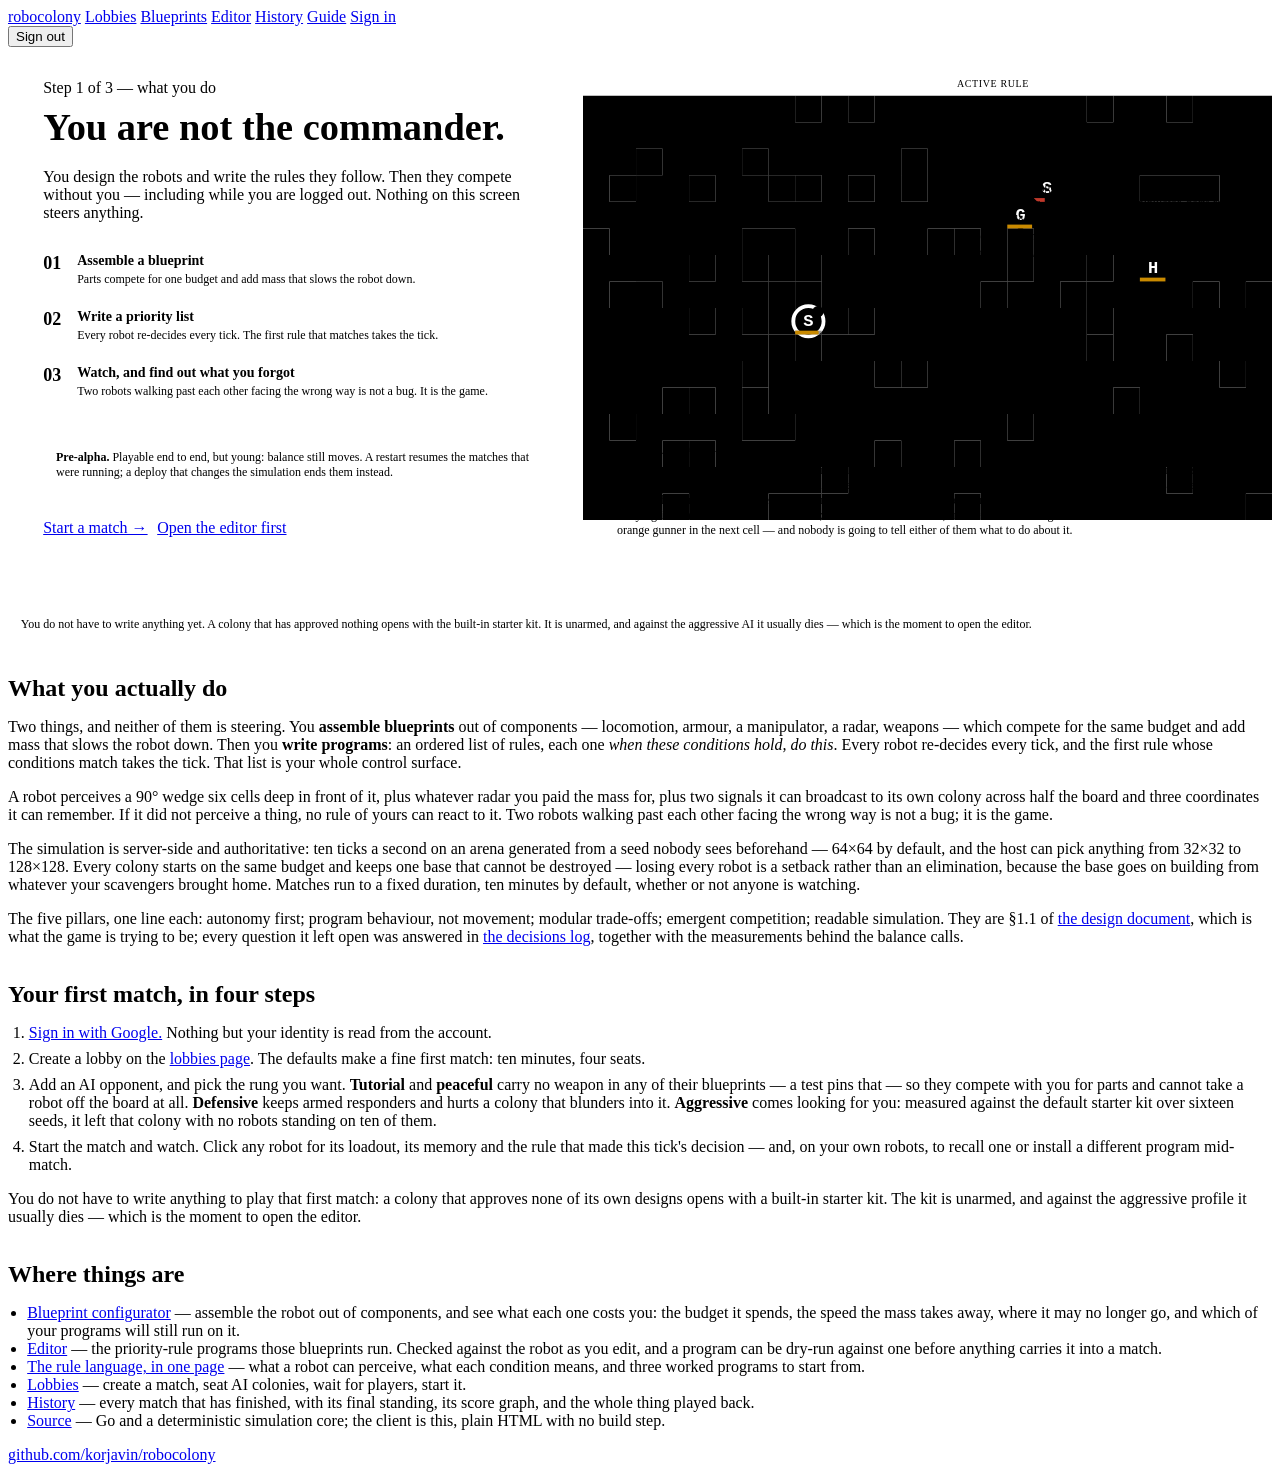
==== web/index.html @ e38f6b81 "Merge pull request #73 from korjavin/rc-rys-arena-presets Let the host pick the arena size: XS-S-M-L" ====
<!DOCTYPE html>
<html lang="en">
<head>
<meta charset="utf-8">
<meta name="viewport" content="width=device-width, initial-scale=1">
<title>robocolony</title>
<link rel="icon" href="data:,"><!-- there is no favicon; without this the console carries a 404 -->
<!-- The palette, the page frame, the nav and the shared components. The still
     frame below is drawn from the same --terrain-* and --colony-N properties
     the live renderer reads, so it is a still of that renderer rather than an
     artist's impression, and it re-themes with it. -->
<link rel="stylesheet" href="/css/app.css">
<style>
  /* Not a tutorial overlay. One screen that tells the truth: you do not steer
     anything, the starter kit is unarmed, it will probably die, and that is the
     lesson. Words on the left, one real frame of the arena on the right — the
     only colour on the page, which is the rule the whole design turns on. */
  :root { --page: 84rem; }
  .first {
    display: grid; grid-template-columns: minmax(0, 5fr) minmax(0, 6fr);
    gap: 0; align-items: stretch; margin: 0 0 2.5rem;
    border: 1px solid var(--line-1); box-shadow: var(--shadow-2);
    background: var(--bg-elev);
  }
  .first > .say {
    padding: 2rem 2.2rem; border-right: 1px solid var(--line-1);
    display: flex; flex-direction: column; gap: 1.2rem;
  }
  @media (max-width: 62rem) {
    .first { grid-template-columns: 1fr; }
    .first > .say { border-right: 0; border-bottom: 1px solid var(--line-1); }
  }
  h1 { font-size: 2.4rem; margin: .5rem 0 0; }
  h2 { margin: 2.2rem 0 .5rem; }
  .tag { margin: 0; color: var(--fg-1); }

  /* The three steps are a ledger, not bullets: one hard rule between each. */
  ol.steps { list-style: none; padding: 0; margin: 0; }
  ol.steps li {
    display: flex; gap: 1rem; padding: .7rem 0;
    border-top: 1px solid var(--line-2); margin: 0;
  }
  ol.steps li:first-child { border-top-color: var(--line-1); }
  ol.steps li:last-child { border-bottom: 1px solid var(--line-1); }
  ol.steps .n {
    font-size: 18px; font-weight: 700; font-variant-numeric: tabular-nums;
    color: var(--fg-2);
  }
  ol.steps b { display: block; font-size: 14px; }
  ol.steps span { font-size: 12px; color: var(--fg-2); }

  .alpha { border: 1px solid var(--line-2); padding: .5rem .8rem; font-size: 12px; color: var(--fg-1); }
  .cta { display: flex; gap: .6rem; flex-wrap: wrap; margin-top: auto; }

  /* The frame fills its half and the two cards float on it, because that is
     how the match view reads too: paper laid over the field. */
  figure.frame { margin: 0; position: relative; background: var(--terrain-open); min-height: 22rem; }
  .frame svg { display: block; width: 100%; height: 100%; }
  .frame svg text {
    font: 700 9px monospace; text-anchor: middle;
    dominant-baseline: central; fill: #fff; stroke: #0008; stroke-width: .8;
    paint-order: stroke;
  }
  /* The robot hulls are the silhouettes match.js draws (its SHAPES table), in
     the same unit space, so this still stays a still *of the renderer*. Copied
     rather than shared because there is no build step and this frame is frozen
     at one tick: if the shapes are ever retuned, this is the second place. */
  .frame svg .hull { stroke: #000; stroke-width: .17; }
  .over {
    position: absolute; left: 1.25rem; right: 1.25rem;
    background: var(--bg-elev); border: 1px solid var(--line-1);
    box-shadow: var(--shadow-1); padding: .7rem .9rem; font-size: 12px;
  }
  .over.tr { top: 1.25rem; left: auto; max-width: 18rem; }
  .over.b { bottom: 1.25rem; }
  .over h3 {
    font-size: 10px; margin: 0 0 .4rem; text-transform: uppercase;
    letter-spacing: .06em; color: var(--fg-2); font-weight: 500;
  }
  .over dl { margin: 0; display: grid; grid-template-columns: auto 1fr; gap: .1rem .6rem; }
  .over dt { color: var(--fg-2); }
  .over dd { margin: 0; }
  .over p { margin: 0; color: var(--fg-1); }
  .rule { border-left: 3px solid var(--fg-0); padding-left: .5rem; margin: 0 0 .6rem; }
  .rule .idx { font-weight: 700; }
  .rule .act { font-size: 11px; }
  @media (max-width: 48rem) {
    /* At phone width the cards would cover the frame they annotate, so they
       stop floating and stack under it. */
    figure.frame { min-height: 0; }
    .over { position: static; margin: 0; border-top: 0; }
    .over.tr { max-width: none; }
  }

  ul { padding-left: 1.2rem; }
  ol { padding-left: 1.3rem; }
  ol li { margin: .5rem 0; }
</style>
</head>
<body>
  <nav class="site" aria-label="Site">
    <a class="brand" href="/" aria-current="page">robocolony</a>
    <a href="/lobby">Lobbies</a>
    <a href="/blueprints">Blueprints</a>
    <a href="/editor">Editor</a>
    <a href="/history">History</a>
    <a href="/help">Guide</a>
    <span class="grow"></span>
    <a href="/login">Sign in</a>
    <form method="post" action="/auth/logout"><button type="submit">Sign out</button></form>
  </nav>

  <section class="first">
    <div class="say">
      <div>
        <div class="label">Step 1 of 3 &mdash; what you do</div>
        <h1>You are not the commander.</h1>
      </div>
      <p class="tag">You design the robots and write the rules they follow. Then
      they compete without you &mdash; including while you are logged out.
      Nothing on this screen steers anything.</p>

      <ol class="steps">
        <li><span class="n">01</span><div>
          <b>Assemble a blueprint</b>
          <span>Parts compete for one budget and add mass that slows the robot down.</span>
        </div></li>
        <li><span class="n">02</span><div>
          <b>Write a priority list</b>
          <span>Every robot re-decides every tick. The first rule that matches takes the tick.</span>
        </div></li>
        <li><span class="n">03</span><div>
          <b>Watch, and find out what you forgot</b>
          <span>Two robots walking past each other facing the wrong way is not a bug. It is the game.</span>
        </div></li>
      </ol>

      <p class="alpha"><strong>Pre-alpha.</strong> Playable end to end, but young:
      balance still moves. A restart resumes the matches that were running; a
      deploy that changes the simulation ends them instead.</p>

      <div class="cta">
        <a class="btn primary" href="/lobby">Start a match &rarr;</a>
        <a class="btn" href="/editor">Open the editor first</a>
      </div>
    </div>

    <figure class="frame">
      <!-- A real frame, not a mock-up: the crop below is the state of match
           seed 55 at tick 400, drawn by the rules match.js draws by (design
           §7.1 wedge, colony colours, blueprint-initial glyphs). -->
      <!-- meet, not slice: the caption below names things in this crop, and a
           fill-the-box slice cuts half of them off at any aspect ratio but the
           frame's own. It letterboxes against the terrain colour instead. -->
      <svg viewBox="0 0 364 224" role="img" preserveAspectRatio="xMidYMid meet"
           aria-label="A crop of the arena: a scavenger with its vision wedge lit
                       up, a second scavenger cornered by an enemy gunner beside
                       the home base and its guard, and a loose radar component
                       lying on open ground.">
        <path fill="var(--terrain-open)" d="M0 0h112v14h-112zM126 0h14v14h-14zM154 0h112v14h-112zM280 0h28v14h-28zM322 0h42v14h-42zM0 14h364v14h-364zM0 28h28v14h-28zM42 28h42v14h-42zM98 28h70v14h-70zM182 28h182v14h-182zM0 42h14v14h-14zM28 42h28v14h-28zM70 42h28v14h-28zM126 42h14v14h-14zM154 42h14v14h-14zM182 42h112v14h-112zM336 42h28v14h-28zM0 56h364v14h-364zM14 70h70v14h-70zM112 70h28v14h-28zM154 70h28v14h-28zM210 70h14v14h-14zM238 70h126v14h-126zM0 84h56v14h-56zM70 84h14v14h-14zM98 84h14v14h-14zM126 84h98v14h-98zM238 84h28v14h-28zM280 84h84v14h-84zM0 98h14v14h-14zM42 98h56v14h-56zM126 98h84v14h-84zM224 98h28v14h-28zM266 98h56v14h-56zM336 98h14v14h-14zM0 112h56v14h-56zM70 112h14v14h-14zM98 112h14v14h-14zM154 112h112v14h-112zM280 112h84v14h-84zM0 126h98v14h-98zM126 126h140v14h-140zM280 126h28v14h-28zM322 126h42v14h-42zM0 140h84v14h-84zM98 140h56v14h-56zM182 140h154v14h-154zM350 140h14v14h-14zM0 154h42v14h-42zM70 154h14v14h-14zM98 154h182v14h-182zM294 154h70v14h-70zM0 168h14v14h-14zM28 168h56v14h-56zM112 168h112v14h-112zM238 168h126v14h-126zM0 182h42v14h-42zM70 182h84v14h-84zM168 182h28v14h-28zM210 182h154v14h-154zM0 196h126v14h-126zM140 196h168v14h-168zM322 196h42v14h-42zM0 210h42v14h-42zM56 210h42v14h-42zM126 210h70v14h-70zM210 210h140v14h-140z"/>
        <path fill="var(--terrain-barrier)" d="M28 28h14v14h-14zM84 28h14v14h-14zM168 28h14v14h-14zM14 42h14v14h-14zM112 42h14v14h-14zM168 42h14v14h-14zM294 42h42v14h-42zM0 70h14v14h-14zM84 70h28v14h-28zM196 70h14v14h-14zM266 84h14v14h-14zM14 98h28v14h-28zM98 98h14v14h-14zM210 98h14v14h-14zM322 98h14v14h-14zM350 98h14v14h-14zM56 112h14v14h-14zM84 112h14v14h-14zM126 112h14v14h-14zM266 126h14v14h-14zM154 140h14v14h-14zM84 168h28v14h-28zM224 168h14v14h-14zM56 182h14v14h-14zM196 182h14v14h-14zM126 196h14v14h-14zM42 210h14v14h-14zM98 210h28v14h-28zM196 210h14v14h-14z"/>
        <path fill="var(--terrain-rubble)" d="M112 0h14v14h-14zM308 0h14v14h-14zM56 42h14v14h-14zM98 42h14v14h-14zM140 70h14v14h-14zM182 70h14v14h-14zM112 98h14v14h-14zM140 112h14v14h-14zM112 126h14v14h-14zM168 140h14v14h-14zM42 154h14v14h-14zM84 154h14v14h-14zM280 154h14v14h-14zM14 168h14v14h-14zM42 182h14v14h-14z"/>
        <path fill="var(--terrain-sand)" d="M140 0h14v14h-14zM266 0h14v14h-14zM140 42h14v14h-14zM224 70h14v14h-14zM56 84h14v14h-14zM84 84h14v14h-14zM112 84h14v14h-14zM224 84h14v14h-14zM252 98h14v14h-14zM112 112h14v14h-14zM266 112h14v14h-14zM98 126h14v14h-14zM308 126h14v14h-14zM84 140h14v14h-14zM336 140h14v14h-14zM56 154h14v14h-14zM154 182h14v14h-14zM308 196h14v14h-14zM350 210h14v14h-14z"/>
        <path fill="var(--colony-0)" opacity=".18" d="M28 28h14v14h-14zM42 28h14v14h-14zM56 28h14v14h-14zM70 28h14v14h-14zM84 28h14v14h-14zM98 28h14v14h-14zM112 28h14v14h-14zM28 42h14v14h-14zM42 42h14v14h-14zM56 42h14v14h-14zM70 42h14v14h-14zM84 42h14v14h-14zM98 42h14v14h-14zM112 42h14v14h-14zM28 56h14v14h-14zM42 56h14v14h-14zM56 56h14v14h-14zM70 56h14v14h-14zM84 56h14v14h-14zM98 56h14v14h-14zM112 56h14v14h-14zM28 70h14v14h-14zM42 70h14v14h-14zM56 70h14v14h-14zM70 70h14v14h-14zM84 70h14v14h-14zM98 70h14v14h-14zM112 70h14v14h-14zM28 84h14v14h-14zM42 84h14v14h-14zM56 84h14v14h-14zM70 84h14v14h-14zM84 84h14v14h-14zM98 84h14v14h-14zM112 84h14v14h-14zM28 98h14v14h-14zM42 98h14v14h-14zM56 98h14v14h-14zM70 98h14v14h-14zM84 98h14v14h-14zM98 98h14v14h-14zM112 98h14v14h-14zM28 112h14v14h-14zM42 112h14v14h-14zM56 112h14v14h-14zM70 112h14v14h-14zM84 112h14v14h-14zM98 112h14v14h-14z"/>
        <rect x="292" y="82" width="18" height="18" fill="var(--colony-0)" stroke="#000"/><text x="301" y="91">B</text>
        <path d="M49 45L53 49L49 53L45 49z" fill="var(--kind-radar)"/>
        <g class="bot" transform="translate(119 119) rotate(315) scale(6)"><path class="hull" d="M0-1.25L.9-.5L.9.9L-.9.9L-.9-.5Z" fill="var(--colony-0)"/></g><text x="119" y="119">S</text><circle cx="119" cy="119" r="8" fill="none" stroke="#fff" stroke-width="2"/><circle cx="124" cy="114" r="3" fill="var(--kind-weapon)"/><rect x="112" y="124" width="14" height="2" fill="#0006"/><rect x="112" y="124" width="12.4" height="2" fill="#c98a00"/>
        <g class="bot" transform="translate(245 49) rotate(45) scale(6)"><path class="hull" d="M0-1.25L.9-.5L.9.9L-.9.9L-.9-.5Z" fill="var(--colony-0)"/></g><text x="245" y="49">S</text><circle cx="250" cy="44" r="3" fill="var(--kind-manipulator)"/><rect x="238" y="54" width="14" height="2" fill="#0006"/><rect x="238" y="54" width="5.8" height="2" fill="#c0392b"/>
        <g class="bot" transform="translate(231 63) rotate(45) scale(6)"><path class="hull" d="M-.22-.9L.22-.9L.22-1.8L-.22-1.8Z" fill="var(--kind-weapon)"/><path class="hull" d="M0-1.25L.9-.5L.9.9L-.9.9L-.9-.5Z" fill="var(--colony-1)"/></g><text x="231" y="63">G</text><rect x="224" y="68" width="14" height="2" fill="#0006"/><rect x="224" y="68" width="13.1" height="2" fill="#c98a00"/>
        <g class="bot" transform="translate(301 91) rotate(180) scale(6)"><path class="hull" d="M-.22-.9L.22-.9L.22-1.8L-.22-1.8Z" fill="var(--kind-weapon)"/><path class="hull" d="M0-1.25L.9-.5L.9.9L-.9.9L-.9-.5Z" fill="var(--colony-0)"/></g><text x="301" y="91">H</text><rect x="294" y="96" width="14" height="2" fill="#0006"/><rect x="294" y="96" width="13.5" height="2" fill="#c98a00"/>
      </svg>

      <!-- The inspector, as the match page renders it for the robot you have
           selected: the rule that took the tick, then what the robot is. It
           floats on the frame here for the same reason it does there. -->
      <div class="over tr">
        <h3>Active rule</h3>
        <div class="rule">
          <div class="idx">rule 3</div>
          <div class="act">pick_up_component</div>
          <div>Pick up component</div>
          <div class="meta">decided on tick 398, 2 ticks ago</div>
        </div>
        <h3>Loadout</h3>
        <dl>
          <dt>Blueprint</dt><dd>scavenger</dd>
          <dt>Parts</dt><dd>tracks, medium armor, manipulator, parts radar</dd>
          <dt>Program</dt><dd>default scavenger</dd>
          <dt>Cargo</dt><dd>laser</dd>
          <dt>Health</dt><dd>106 / 120</dd>
        </dl>
      </div>

      <figcaption class="over b">
        <h3>One real frame &mdash; seed 55, tick 400</h3>
        <p>The hulls are robots, drawn as what they are built from: the shape is
        the chassis they run on, a barrel past the nose means a weapon, the nose
        is the way they face, and the letter is their blueprint's initial. The
        tinted wedge is everything the selected robot can see, diamonds are
        components lying on the ground, and <strong>B</strong> is a base. Blue
        has just picked up a laser it cannot fire and is carrying it home for the
        base to build with; four cells from that base, another of its scavengers
        is down to 50 health with an orange gunner in the next cell &mdash; and
        nobody is going to tell either of them what to do about it.</p>
      </figcaption>
    </figure>
  </section>

  <p class="alpha" style="margin-bottom:2rem">You do not have to write anything
  yet. A colony that has approved nothing opens with the built-in starter kit. It
  is unarmed, and against the aggressive AI it usually dies &mdash; which is the
  moment to open the editor.</p>

  <h2>What you actually do</h2>

  <p>Two things, and neither of them is steering. You <strong>assemble
  blueprints</strong> out of components &mdash; locomotion, armour, a
  manipulator, a radar, weapons &mdash; which compete for the same budget and
  add mass that slows the robot down. Then you <strong>write programs</strong>:
  an ordered list of rules, each one <em>when these conditions hold, do
  this</em>. Every robot re-decides every tick, and the first rule whose
  conditions match takes the tick. That list is your whole control surface.</p>

  <p>A robot perceives a 90&deg; wedge six cells deep in front of it, plus
  whatever radar you paid the mass for, plus two signals it can broadcast to its
  own colony across half the board and three coordinates it can remember. If it
  did not perceive a thing, no rule of yours can react to it. Two robots walking
  past each other facing the wrong way is not a bug; it is the game.</p>

  <p>The simulation is server-side and authoritative: ten ticks a second on an
  arena generated from a seed nobody sees beforehand &mdash; 64&times;64 by
  default, and the host can pick anything from 32&times;32 to 128&times;128.
  Every colony
  starts on the same budget and keeps one base that cannot be destroyed &mdash;
  losing every robot is a setback rather than an elimination, because the base
  goes on building from whatever your scavengers brought home. Matches run to a
  fixed duration, ten minutes by default, whether or not anyone is watching.</p>

  <p>The five pillars, one line each: autonomy first; program behaviour, not
  movement; modular trade-offs; emergent competition; readable simulation. They
  are &sect;1.1 of <a
  href="https://github.com/korjavin/robocolony/blob/master/docs/design_v0.1.md">the
  design document</a>, which is what the game is trying to be; every question it
  left open was answered in <a
  href="https://github.com/korjavin/robocolony/blob/master/docs/decisions.md">the
  decisions log</a>, together with the measurements behind the balance calls.</p>

  <h2>Your first match, in four steps</h2>

  <ol>
    <li><a href="/login">Sign in with Google.</a> Nothing but your identity is
    read from the account.</li>

    <li>Create a lobby on the <a href="/lobby">lobbies page</a>. The defaults
    make a fine first match: ten minutes, four seats.</li>

    <li>Add an AI opponent, and pick the rung you want. <strong>Tutorial</strong>
    and <strong>peaceful</strong> carry no weapon in any of their blueprints
    &mdash; a test pins that &mdash; so they compete with you for parts and
    cannot take a robot off the board at all. <strong>Defensive</strong> keeps
    armed responders and hurts a colony that blunders into it.
    <strong>Aggressive</strong> comes looking for you: measured against the
    default starter kit over sixteen seeds, it left that colony with no robots
    standing on ten of them.</li>

    <li>Start the match and watch. Click any robot for its loadout, its memory
    and the rule that made this tick's decision &mdash; and, on your own robots,
    to recall one or install a different program mid-match.</li>
  </ol>

  <p>You do not have to write anything to play that first match: a colony that
  approves none of its own designs opens with a built-in starter kit. The kit is
  unarmed, and against the aggressive profile it usually dies &mdash; which is
  the moment to open the editor.</p>

  <h2>Where things are</h2>

  <ul>
    <li><a href="/blueprints">Blueprint configurator</a> &mdash; assemble the
    robot out of components, and see what each one costs you: the budget it
    spends, the speed the mass takes away, where it may no longer go, and which
    of your programs will still run on it.</li>
    <li><a href="/editor">Editor</a> &mdash; the priority-rule programs those
    blueprints run. Checked against the robot as you edit, and a program can be
    dry-run against one before anything carries it into a match.</li>
    <li><a href="/help">The rule language, in one page</a> &mdash; what a robot
    can perceive, what each condition means, and three worked programs to start
    from.</li>
    <li><a href="/lobby">Lobbies</a> &mdash; create a match, seat AI colonies,
    wait for players, start it.</li>
    <li><a href="/history">History</a> &mdash; every match that has finished,
    with its final standing, its score graph, and the whole thing played back.</li>
    <li><a href="https://github.com/korjavin/robocolony">Source</a> &mdash; Go
    and a deterministic simulation core; the client is this, plain HTML with no
    build step.</li>
  </ul>

  <footer>
    <a href="https://github.com/korjavin/robocolony">github.com/korjavin/robocolony</a>
  </footer>
</body>
</html>
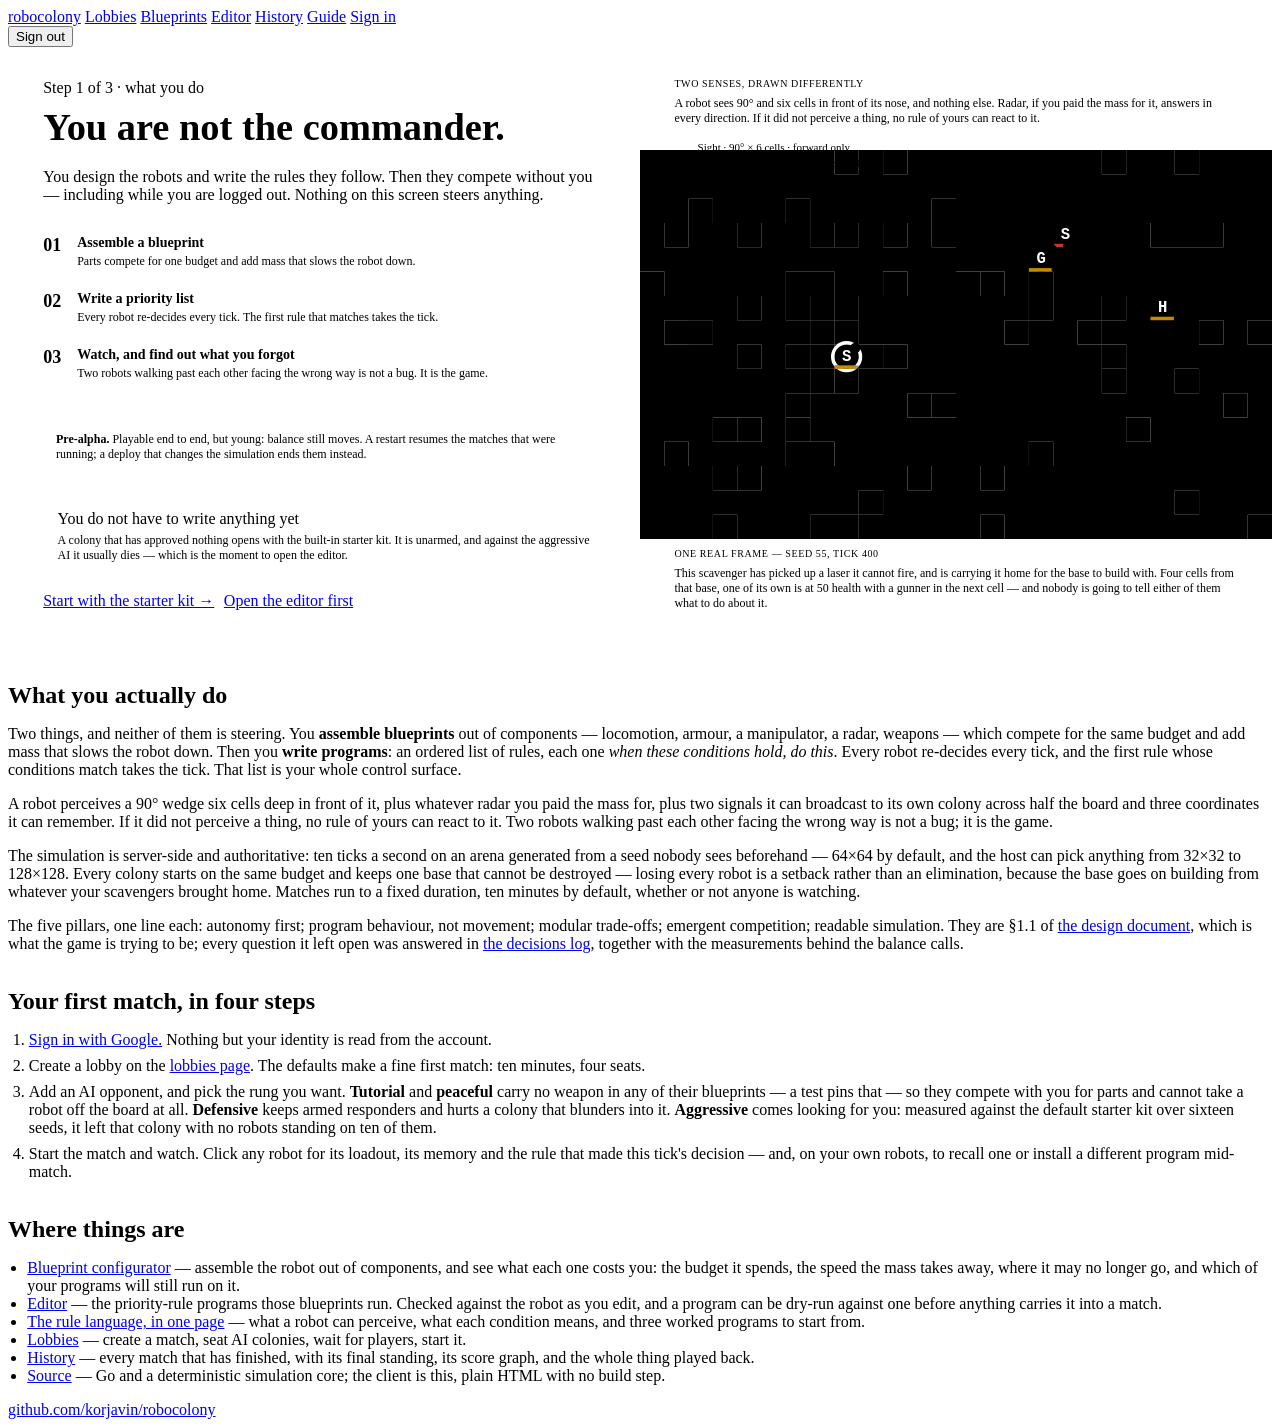
==== commit b5bc3747: "Landing: restructure the first-match hero to design screen 1i The hero drifted from the screen it wa" ====
--- a/web/index.html
+++ b/web/index.html
@@ -17,10 +17,10 @@
      only colour on the page, which is the rule the whole design turns on. */
   :root { --page: 84rem; }
   .first {
-    display: grid; grid-template-columns: minmax(0, 5fr) minmax(0, 6fr);
+    display: grid; grid-template-columns: minmax(0, 1fr) minmax(0, 1fr);
     gap: 0; align-items: stretch; margin: 0 0 2.5rem;
     border: 1px solid var(--line-1); box-shadow: var(--shadow-2);
-    background: var(--bg-elev);
+    background: var(--bg-0);
   }
   .first > .say {
     padding: 2rem 2.2rem; border-right: 1px solid var(--line-1);
@@ -50,7 +50,15 @@
   ol.steps span { font-size: 12px; color: var(--fg-2); }
 
   .alpha { border: 1px solid var(--line-2); padding: .5rem .8rem; font-size: 12px; color: var(--fg-1); }
-  .cta { display: flex; gap: .6rem; flex-wrap: wrap; margin-top: auto; }
+  /* The one thing a first-time reader needs before the buttons: they do not
+     have to write anything to press either of them. It sits directly above the
+     CTAs, and it is the only place on the page that says it. */
+  .truth {
+    margin-top: auto; border: 1px solid var(--line-1); background: var(--bg-1);
+    padding: .6rem .9rem;
+  }
+  .truth p { margin: .3rem 0 0; font-size: 12px; color: var(--fg-1); }
+  .cta { display: flex; gap: .6rem; flex-wrap: wrap; }
 
   /* The frame fills its half and the two cards float on it, because that is
      how the match view reads too: paper laid over the field. */
@@ -71,25 +79,32 @@
     background: var(--bg-elev); border: 1px solid var(--line-1);
     box-shadow: var(--shadow-1); padding: .7rem .9rem; font-size: 12px;
   }
-  .over.tr { top: 1.25rem; left: auto; max-width: 18rem; }
+  .over.t { top: 1.25rem; }
   .over.b { bottom: 1.25rem; }
   .over h3 {
     font-size: 10px; margin: 0 0 .4rem; text-transform: uppercase;
     letter-spacing: .06em; color: var(--fg-2); font-weight: 500;
   }
-  .over dl { margin: 0; display: grid; grid-template-columns: auto 1fr; gap: .1rem .6rem; }
-  .over dt { color: var(--fg-2); }
-  .over dd { margin: 0; }
   .over p { margin: 0; color: var(--fg-1); }
-  .rule { border-left: 3px solid var(--fg-0); padding-left: .5rem; margin: 0 0 .6rem; }
-  .rule .idx { font-weight: 700; }
-  .rule .act { font-size: 11px; }
+
+  /* The swatches are the two marks the renderer actually makes (match.js
+     drawVision / drawRadar): the wedge is a colony-tinted fill, radar the same
+     colour as a dashed outline. Same custom properties, so they re-theme with
+     the frame above them. */
+  .legend {
+    list-style: none; margin: .5rem 0 0; padding: .45rem 0 0;
+    border-top: 1px dashed var(--line-2);
+    display: flex; flex-direction: column; gap: .25rem; font-size: 11px;
+  }
+  .legend li { display: flex; align-items: center; gap: .45rem; }
+  .legend .sw { width: 16px; height: 9px; flex: none; }
+  .legend .sight { background: var(--colony-0); opacity: .35; border: 1px dashed var(--colony-0); }
+  .legend .radar { border: 1px dashed var(--colony-0); }
   @media (max-width: 48rem) {
     /* At phone width the cards would cover the frame they annotate, so they
        stop floating and stack under it. */
     figure.frame { min-height: 0; }
     .over { position: static; margin: 0; border-top: 0; }
-    .over.tr { max-width: none; }
   }
 
   ul { padding-left: 1.2rem; }
@@ -113,7 +128,7 @@
   <section class="first">
     <div class="say">
       <div>
-        <div class="label">Step 1 of 3 &mdash; what you do</div>
+        <div class="label">Step 1 of 3 &middot; what you do</div>
         <h1>You are not the commander.</h1>
       </div>
       <p class="tag">You design the robots and write the rules they follow. Then
@@ -139,8 +154,15 @@
       balance still moves. A restart resumes the matches that were running; a
       deploy that changes the simulation ends them instead.</p>
 
+      <div class="truth">
+        <div class="label">You do not have to write anything yet</div>
+        <p>A colony that has approved nothing opens with the built-in starter
+        kit. It is unarmed, and against the aggressive AI it usually dies
+        &mdash; which is the moment to open the editor.</p>
+      </div>
+
       <div class="cta">
-        <a class="btn primary" href="/lobby">Start a match &rarr;</a>
+        <a class="btn primary" href="/lobby">Start with the starter kit &rarr;</a>
         <a class="btn" href="/editor">Open the editor first</a>
       </div>
     </div>
@@ -170,46 +192,30 @@
         <g class="bot" transform="translate(301 91) rotate(180) scale(6)"><path class="hull" d="M-.22-.9L.22-.9L.22-1.8L-.22-1.8Z" fill="var(--kind-weapon)"/><path class="hull" d="M0-1.25L.9-.5L.9.9L-.9.9L-.9-.5Z" fill="var(--colony-0)"/></g><text x="301" y="91">H</text><rect x="294" y="96" width="14" height="2" fill="#0006"/><rect x="294" y="96" width="13.5" height="2" fill="#c98a00"/>
       </svg>
 
-      <!-- The inspector, as the match page renders it for the robot you have
-           selected: the rule that took the tick, then what the robot is. It
-           floats on the frame here for the same reason it does there. -->
-      <div class="over tr">
-        <h3>Active rule</h3>
-        <div class="rule">
-          <div class="idx">rule 3</div>
-          <div class="act">pick_up_component</div>
-          <div>Pick up component</div>
-          <div class="meta">decided on tick 398, 2 ticks ago</div>
-        </div>
-        <h3>Loadout</h3>
-        <dl>
-          <dt>Blueprint</dt><dd>scavenger</dd>
-          <dt>Parts</dt><dd>tracks, medium armor, manipulator, parts radar</dd>
-          <dt>Program</dt><dd>default scavenger</dd>
-          <dt>Cargo</dt><dd>laser</dd>
-          <dt>Health</dt><dd>106 / 120</dd>
-        </dl>
+      <!-- The one rule the whole game turns on, annotating the frame that shows
+           it: a robot acts on what it perceived, and nothing else. The two marks
+           in the picture get named here, in the colours the renderer draws them
+           in. -->
+      <div class="over t">
+        <h3>Two senses, drawn differently</h3>
+        <p>A robot sees 90&deg; and six cells in front of its nose, and nothing
+        else. Radar, if you paid the mass for it, answers in every direction. If
+        it did not perceive a thing, no rule of yours can react to it.</p>
+        <ul class="legend">
+          <li><span class="sw sight"></span>Sight &middot; 90&deg; &times; 6 cells &middot; forward only</li>
+          <li><span class="sw radar"></span>Radar &middot; 16&ndash;28 cells &middot; omnidirectional</li>
+        </ul>
       </div>
 
       <figcaption class="over b">
         <h3>One real frame &mdash; seed 55, tick 400</h3>
-        <p>The hulls are robots, drawn as what they are built from: the shape is
-        the chassis they run on, a barrel past the nose means a weapon, the nose
-        is the way they face, and the letter is their blueprint's initial. The
-        tinted wedge is everything the selected robot can see, diamonds are
-        components lying on the ground, and <strong>B</strong> is a base. Blue
-        has just picked up a laser it cannot fire and is carrying it home for the
-        base to build with; four cells from that base, another of its scavengers
-        is down to 50 health with an orange gunner in the next cell &mdash; and
-        nobody is going to tell either of them what to do about it.</p>
+        <p>This scavenger has picked up a laser it cannot fire, and is carrying
+        it home for the base to build with. Four cells from that base, one of its
+        own is at 50 health with a gunner in the next cell &mdash; and nobody is
+        going to tell either of them what to do about it.</p>
       </figcaption>
     </figure>
   </section>
-
-  <p class="alpha" style="margin-bottom:2rem">You do not have to write anything
-  yet. A colony that has approved nothing opens with the built-in starter kit. It
-  is unarmed, and against the aggressive AI it usually dies &mdash; which is the
-  moment to open the editor.</p>
 
   <h2>What you actually do</h2>
 
@@ -267,11 +273,6 @@
     and the rule that made this tick's decision &mdash; and, on your own robots,
     to recall one or install a different program mid-match.</li>
   </ol>
-
-  <p>You do not have to write anything to play that first match: a colony that
-  approves none of its own designs opens with a built-in starter kit. The kit is
-  unarmed, and against the aggressive profile it usually dies &mdash; which is
-  the moment to open the editor.</p>
 
   <h2>Where things are</h2>
 
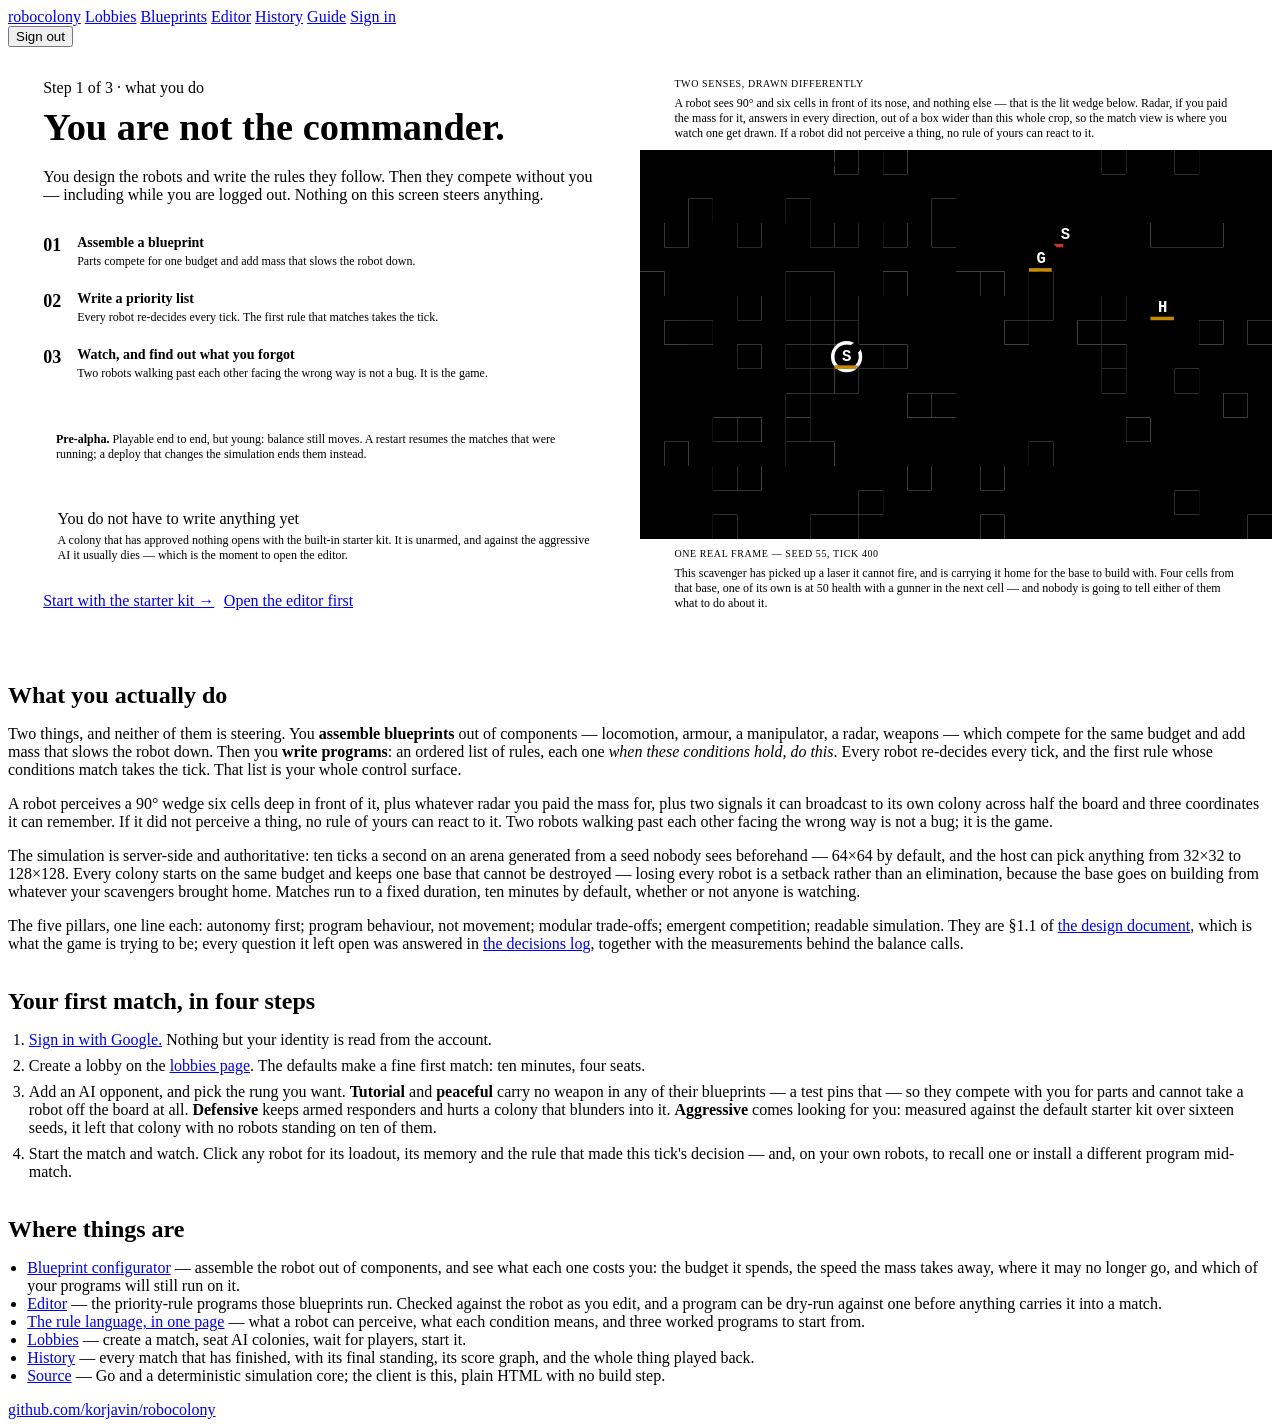
==== commit 7d6966b4: "Say where the radar box is drawn, since this crop is too small to hold one codex review, P3: the leg" ====
--- a/web/index.html
+++ b/web/index.html
@@ -199,8 +199,10 @@
       <div class="over t">
         <h3>Two senses, drawn differently</h3>
         <p>A robot sees 90&deg; and six cells in front of its nose, and nothing
-        else. Radar, if you paid the mass for it, answers in every direction. If
-        it did not perceive a thing, no rule of yours can react to it.</p>
+        else &mdash; that is the lit wedge below. Radar, if you paid the mass for
+        it, answers in every direction, out of a box wider than this whole crop,
+        so the match view is where you watch one get drawn. If a robot did not
+        perceive a thing, no rule of yours can react to it.</p>
         <ul class="legend">
           <li><span class="sw sight"></span>Sight &middot; 90&deg; &times; 6 cells &middot; forward only</li>
           <li><span class="sw radar"></span>Radar &middot; 16&ndash;28 cells &middot; omnidirectional</li>
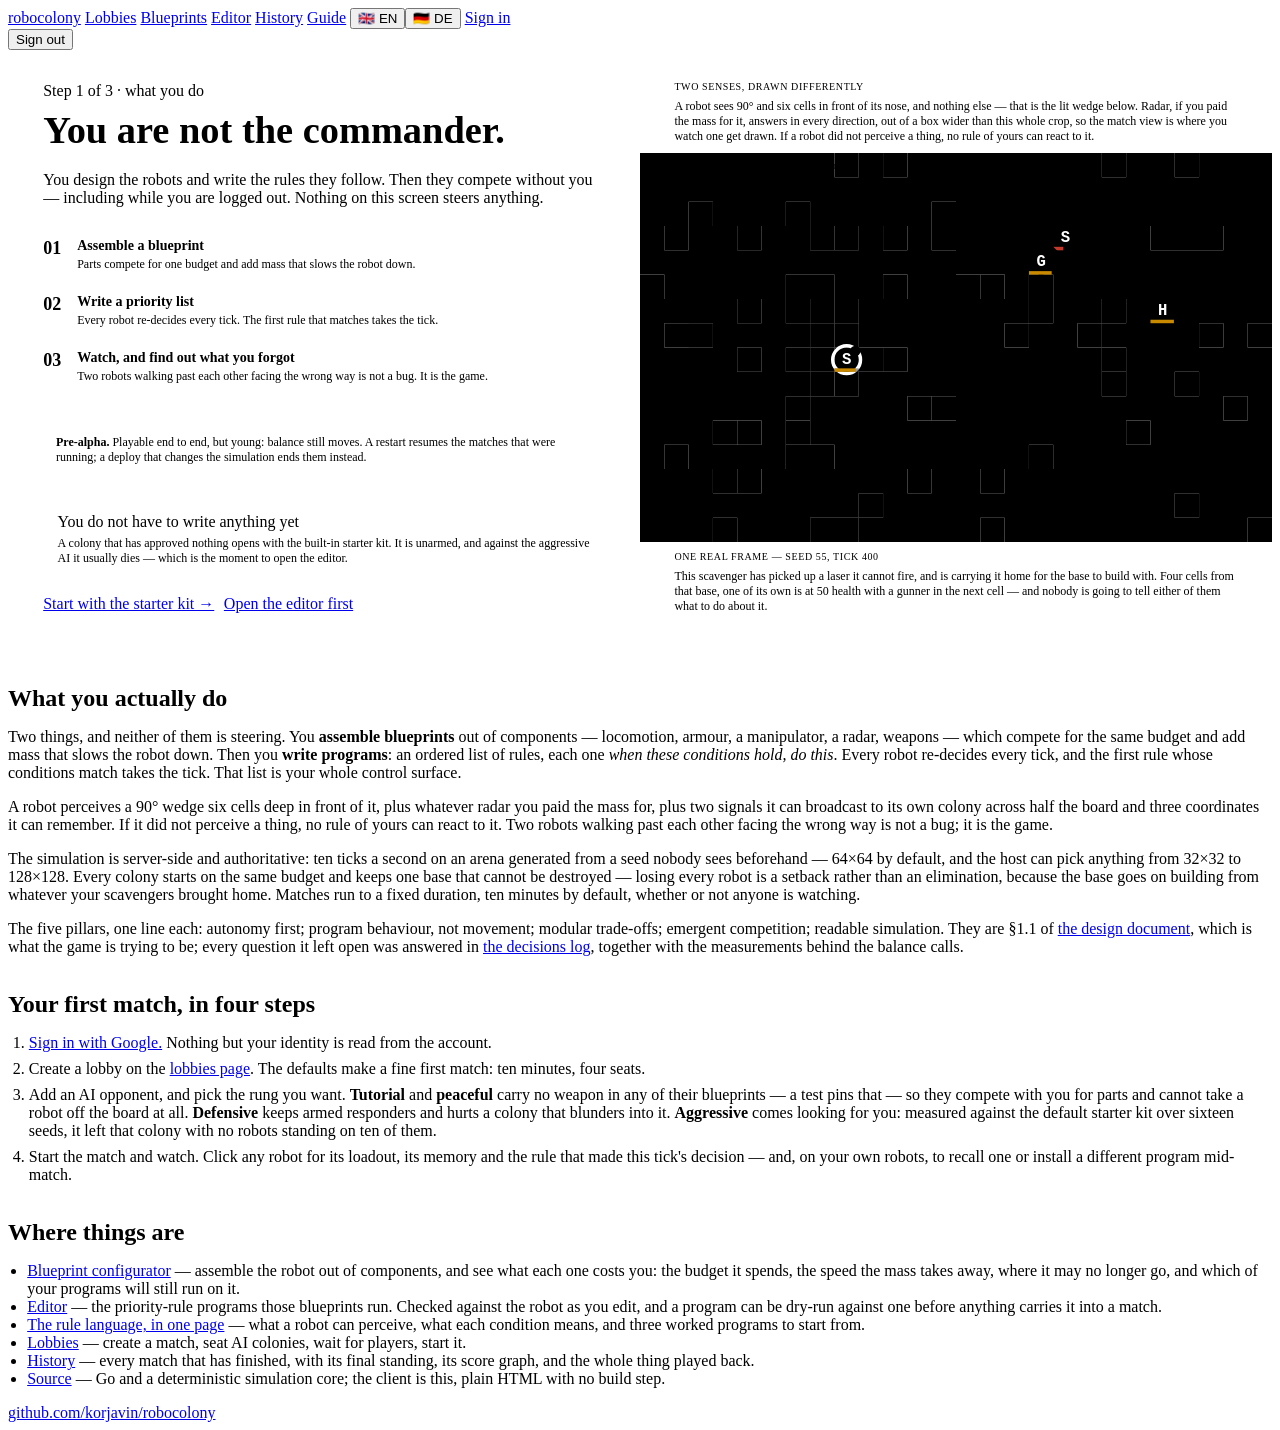
==== commit 7e5497ff: "i18n core: t(), the German overlay, and the flag switcher (rc-mjj.1) English source strings are the " ====
--- a/web/index.html
+++ b/web/index.html
@@ -1,5 +1,5 @@
 <!DOCTYPE html>
-<html lang="en">
+<html lang="en" data-i18n-page="index">
 <head>
 <meta charset="utf-8">
 <meta name="viewport" content="width=device-width, initial-scale=1">
@@ -111,18 +111,20 @@
   ol { padding-left: 1.3rem; }
   ol li { margin: .5rem 0; }
 </style>
+<script type="module" src="/js/i18n.js"></script>
 </head>
 <body>
-  <nav class="site" aria-label="Site">
+  <nav class="site" aria-label="Site" data-i18n-attr="aria-label">
     <a class="brand" href="/" aria-current="page">robocolony</a>
-    <a href="/lobby">Lobbies</a>
-    <a href="/blueprints">Blueprints</a>
-    <a href="/editor">Editor</a>
-    <a href="/history">History</a>
-    <a href="/help">Guide</a>
+    <a href="/lobby" data-i18n>Lobbies</a>
+    <a href="/blueprints" data-i18n>Blueprints</a>
+    <a href="/editor" data-i18n>Editor</a>
+    <a href="/history" data-i18n>History</a>
+    <a href="/help" data-i18n>Guide</a>
     <span class="grow"></span>
-    <a href="/login">Sign in</a>
-    <form method="post" action="/auth/logout"><button type="submit">Sign out</button></form>
+    <span class="lang" role="group" aria-label="Language" data-i18n-attr="aria-label"><button type="button" data-lang="en">🇬🇧 EN</button><button type="button" data-lang="de">🇩🇪 DE</button></span>
+    <a href="/login" data-i18n>Sign in</a>
+    <form method="post" action="/auth/logout"><button type="submit" data-i18n>Sign out</button></form>
   </nav>
 
   <section class="first">
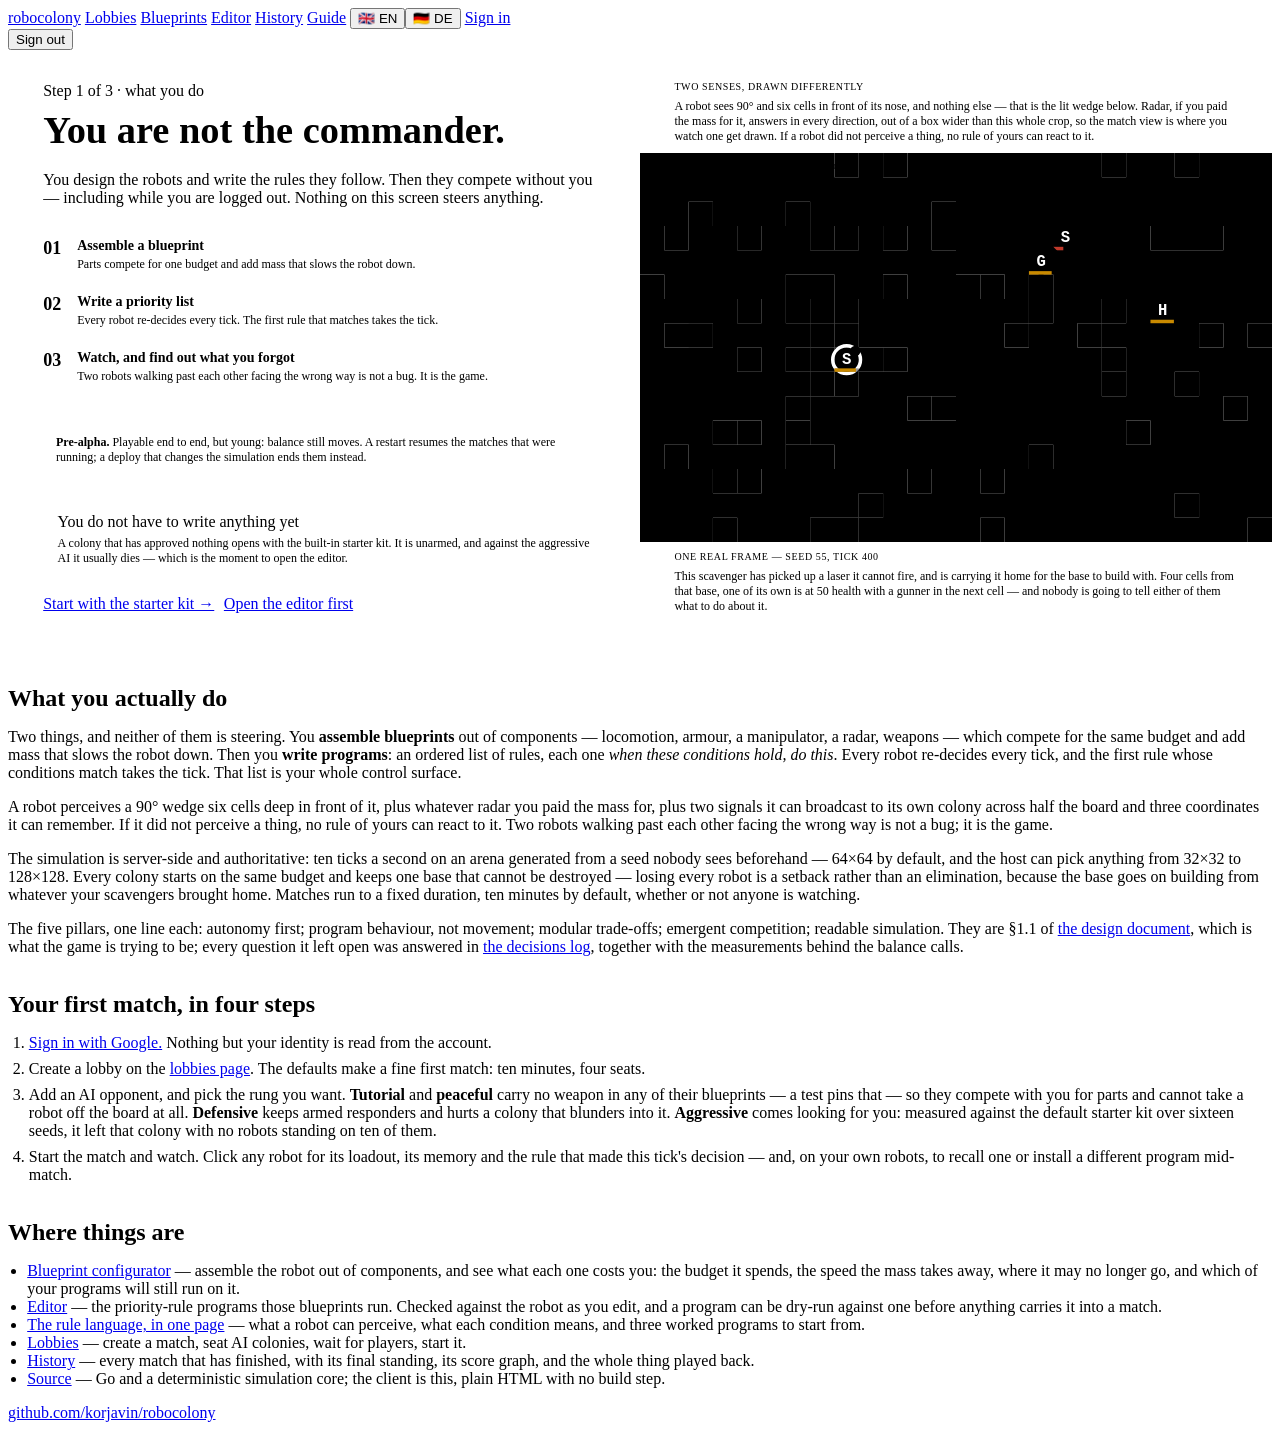
==== commit f4ce2f42: "German for the landing page and the sign-in page (rc-mjj.2) The landing page is marketing copy, so i" ====
--- a/web/index.html
+++ b/web/index.html
@@ -122,7 +122,7 @@
     <a href="/history" data-i18n>History</a>
     <a href="/help" data-i18n>Guide</a>
     <span class="grow"></span>
-    <span class="lang" role="group" aria-label="Language" data-i18n-attr="aria-label"><button type="button" data-lang="en">🇬🇧 EN</button><button type="button" data-lang="de">🇩🇪 DE</button></span>
+    <span class="lang" role="group" aria-label="Language" data-i18n-attr="aria-label"><button type="button" data-lang="en"><span aria-hidden="true">🇬🇧</span> EN</button><button type="button" data-lang="de"><span aria-hidden="true">🇩🇪</span> DE</button></span>
     <a href="/login" data-i18n>Sign in</a>
     <form method="post" action="/auth/logout"><button type="submit" data-i18n>Sign out</button></form>
   </nav>
@@ -130,42 +130,40 @@
   <section class="first">
     <div class="say">
       <div>
-        <div class="label">Step 1 of 3 &middot; what you do</div>
-        <h1>You are not the commander.</h1>
-      </div>
-      <p class="tag">You design the robots and write the rules they follow. Then
-      they compete without you &mdash; including while you are logged out.
-      Nothing on this screen steers anything.</p>
+        <div class="label" data-i18n>Step 1 of 3 &middot; what you do</div>
+        <h1 data-i18n>You are not the commander.</h1>
+      </div>
+      <p class="tag" data-i18n>You design the robots and write the rules they follow. Then they compete without you &mdash; including while you are logged out. Nothing on this screen steers anything.</p>
 
       <ol class="steps">
         <li><span class="n">01</span><div>
-          <b>Assemble a blueprint</b>
-          <span>Parts compete for one budget and add mass that slows the robot down.</span>
+          <b data-i18n>Assemble a blueprint</b>
+          <span data-i18n>Parts compete for one budget and add mass that slows the robot down.</span>
         </div></li>
         <li><span class="n">02</span><div>
-          <b>Write a priority list</b>
-          <span>Every robot re-decides every tick. The first rule that matches takes the tick.</span>
+          <b data-i18n>Write a priority list</b>
+          <span data-i18n>Every robot re-decides every tick. The first rule that matches takes the tick.</span>
         </div></li>
         <li><span class="n">03</span><div>
-          <b>Watch, and find out what you forgot</b>
-          <span>Two robots walking past each other facing the wrong way is not a bug. It is the game.</span>
+          <b data-i18n>Watch, and find out what you forgot</b>
+          <span data-i18n>Two robots walking past each other facing the wrong way is not a bug. It is the game.</span>
         </div></li>
       </ol>
 
-      <p class="alpha"><strong>Pre-alpha.</strong> Playable end to end, but young:
-      balance still moves. A restart resumes the matches that were running; a
-      deploy that changes the simulation ends them instead.</p>
+      <!-- Split at the bold rather than marked on the <p>: the runtime key is an
+           element's whole textContent, so a paragraph holding markup cannot be
+           one key. Every fragment is a clause the German can be rewritten in. -->
+      <p class="alpha"><strong data-i18n>Pre-alpha.</strong>
+      <span data-i18n>Playable end to end, but young: balance still moves. A restart resumes the matches that were running; a deploy that changes the simulation ends them instead.</span></p>
 
       <div class="truth">
-        <div class="label">You do not have to write anything yet</div>
-        <p>A colony that has approved nothing opens with the built-in starter
-        kit. It is unarmed, and against the aggressive AI it usually dies
-        &mdash; which is the moment to open the editor.</p>
+        <div class="label" data-i18n>You do not have to write anything yet</div>
+        <p data-i18n>A colony that has approved nothing opens with the built-in starter kit. It is unarmed, and against the aggressive AI it usually dies &mdash; which is the moment to open the editor.</p>
       </div>
 
       <div class="cta">
-        <a class="btn primary" href="/lobby">Start with the starter kit &rarr;</a>
-        <a class="btn" href="/editor">Open the editor first</a>
+        <a class="btn primary" href="/lobby" data-i18n>Start with the starter kit &rarr;</a>
+        <a class="btn" href="/editor" data-i18n>Open the editor first</a>
       </div>
     </div>
 
@@ -176,11 +174,11 @@
       <!-- meet, not slice: the caption below names things in this crop, and a
            fill-the-box slice cuts half of them off at any aspect ratio but the
            frame's own. It letterboxes against the terrain colour instead. -->
-      <svg viewBox="0 0 364 224" role="img" preserveAspectRatio="xMidYMid meet"
-           aria-label="A crop of the arena: a scavenger with its vision wedge lit
-                       up, a second scavenger cornered by an enemy gunner beside
-                       the home base and its guard, and a loose radar component
-                       lying on open ground.">
+      <!-- The label is one line because the key is the attribute's own value,
+           newlines and all; wrapped, the German behind it would have to carry
+           this file's indentation. -->
+      <svg viewBox="0 0 364 224" role="img" preserveAspectRatio="xMidYMid meet" data-i18n-attr="aria-label"
+           aria-label="A crop of the arena: a scavenger with its vision wedge lit up, a second scavenger cornered by an enemy gunner beside the home base and its guard, and a loose radar component lying on open ground.">
         <path fill="var(--terrain-open)" d="M0 0h112v14h-112zM126 0h14v14h-14zM154 0h112v14h-112zM280 0h28v14h-28zM322 0h42v14h-42zM0 14h364v14h-364zM0 28h28v14h-28zM42 28h42v14h-42zM98 28h70v14h-70zM182 28h182v14h-182zM0 42h14v14h-14zM28 42h28v14h-28zM70 42h28v14h-28zM126 42h14v14h-14zM154 42h14v14h-14zM182 42h112v14h-112zM336 42h28v14h-28zM0 56h364v14h-364zM14 70h70v14h-70zM112 70h28v14h-28zM154 70h28v14h-28zM210 70h14v14h-14zM238 70h126v14h-126zM0 84h56v14h-56zM70 84h14v14h-14zM98 84h14v14h-14zM126 84h98v14h-98zM238 84h28v14h-28zM280 84h84v14h-84zM0 98h14v14h-14zM42 98h56v14h-56zM126 98h84v14h-84zM224 98h28v14h-28zM266 98h56v14h-56zM336 98h14v14h-14zM0 112h56v14h-56zM70 112h14v14h-14zM98 112h14v14h-14zM154 112h112v14h-112zM280 112h84v14h-84zM0 126h98v14h-98zM126 126h140v14h-140zM280 126h28v14h-28zM322 126h42v14h-42zM0 140h84v14h-84zM98 140h56v14h-56zM182 140h154v14h-154zM350 140h14v14h-14zM0 154h42v14h-42zM70 154h14v14h-14zM98 154h182v14h-182zM294 154h70v14h-70zM0 168h14v14h-14zM28 168h56v14h-56zM112 168h112v14h-112zM238 168h126v14h-126zM0 182h42v14h-42zM70 182h84v14h-84zM168 182h28v14h-28zM210 182h154v14h-154zM0 196h126v14h-126zM140 196h168v14h-168zM322 196h42v14h-42zM0 210h42v14h-42zM56 210h42v14h-42zM126 210h70v14h-70zM210 210h140v14h-140z"/>
         <path fill="var(--terrain-barrier)" d="M28 28h14v14h-14zM84 28h14v14h-14zM168 28h14v14h-14zM14 42h14v14h-14zM112 42h14v14h-14zM168 42h14v14h-14zM294 42h42v14h-42zM0 70h14v14h-14zM84 70h28v14h-28zM196 70h14v14h-14zM266 84h14v14h-14zM14 98h28v14h-28zM98 98h14v14h-14zM210 98h14v14h-14zM322 98h14v14h-14zM350 98h14v14h-14zM56 112h14v14h-14zM84 112h14v14h-14zM126 112h14v14h-14zM266 126h14v14h-14zM154 140h14v14h-14zM84 168h28v14h-28zM224 168h14v14h-14zM56 182h14v14h-14zM196 182h14v14h-14zM126 196h14v14h-14zM42 210h14v14h-14zM98 210h28v14h-28zM196 210h14v14h-14z"/>
         <path fill="var(--terrain-rubble)" d="M112 0h14v14h-14zM308 0h14v14h-14zM56 42h14v14h-14zM98 42h14v14h-14zM140 70h14v14h-14zM182 70h14v14h-14zM112 98h14v14h-14zM140 112h14v14h-14zM112 126h14v14h-14zM168 140h14v14h-14zM42 154h14v14h-14zM84 154h14v14h-14zM280 154h14v14h-14zM14 168h14v14h-14zM42 182h14v14h-14z"/>
@@ -199,105 +197,74 @@
            in the picture get named here, in the colours the renderer draws them
            in. -->
       <div class="over t">
-        <h3>Two senses, drawn differently</h3>
-        <p>A robot sees 90&deg; and six cells in front of its nose, and nothing
-        else &mdash; that is the lit wedge below. Radar, if you paid the mass for
-        it, answers in every direction, out of a box wider than this whole crop,
-        so the match view is where you watch one get drawn. If a robot did not
-        perceive a thing, no rule of yours can react to it.</p>
+        <h3 data-i18n>Two senses, drawn differently</h3>
+        <p data-i18n>A robot sees 90&deg; and six cells in front of its nose, and nothing else &mdash; that is the lit wedge below. Radar, if you paid the mass for it, answers in every direction, out of a box wider than this whole crop, so the match view is where you watch one get drawn. If a robot did not perceive a thing, no rule of yours can react to it.</p>
         <ul class="legend">
-          <li><span class="sw sight"></span>Sight &middot; 90&deg; &times; 6 cells &middot; forward only</li>
-          <li><span class="sw radar"></span>Radar &middot; 16&ndash;28 cells &middot; omnidirectional</li>
+          <li><span class="sw sight"></span><span data-i18n>Sight &middot; 90&deg; &times; 6 cells &middot; forward only</span></li>
+          <li><span class="sw radar"></span><span data-i18n>Radar &middot; 16&ndash;28 cells &middot; omnidirectional</span></li>
         </ul>
       </div>
 
       <figcaption class="over b">
-        <h3>One real frame &mdash; seed 55, tick 400</h3>
-        <p>This scavenger has picked up a laser it cannot fire, and is carrying
-        it home for the base to build with. Four cells from that base, one of its
-        own is at 50 health with a gunner in the next cell &mdash; and nobody is
-        going to tell either of them what to do about it.</p>
+        <h3 data-i18n>One real frame &mdash; seed 55, tick 400</h3>
+        <p data-i18n>This scavenger has picked up a laser it cannot fire, and is carrying it home for the base to build with. Four cells from that base, one of its own is at 50 health with a gunner in the next cell &mdash; and nobody is going to tell either of them what to do about it.</p>
       </figcaption>
     </figure>
   </section>
 
-  <h2>What you actually do</h2>
-
-  <p>Two things, and neither of them is steering. You <strong>assemble
-  blueprints</strong> out of components &mdash; locomotion, armour, a
-  manipulator, a radar, weapons &mdash; which compete for the same budget and
-  add mass that slows the robot down. Then you <strong>write programs</strong>:
-  an ordered list of rules, each one <em>when these conditions hold, do
-  this</em>. Every robot re-decides every tick, and the first rule whose
-  conditions match takes the tick. That list is your whole control surface.</p>
-
-  <p>A robot perceives a 90&deg; wedge six cells deep in front of it, plus
-  whatever radar you paid the mass for, plus two signals it can broadcast to its
-  own colony across half the board and three coordinates it can remember. If it
-  did not perceive a thing, no rule of yours can react to it. Two robots walking
-  past each other facing the wrong way is not a bug; it is the game.</p>
-
-  <p>The simulation is server-side and authoritative: ten ticks a second on an
-  arena generated from a seed nobody sees beforehand &mdash; 64&times;64 by
-  default, and the host can pick anything from 32&times;32 to 128&times;128.
-  Every colony
-  starts on the same budget and keeps one base that cannot be destroyed &mdash;
-  losing every robot is a setback rather than an elimination, because the base
-  goes on building from whatever your scavengers brought home. Matches run to a
-  fixed duration, ten minutes by default, whether or not anyone is watching.</p>
-
-  <p>The five pillars, one line each: autonomy first; program behaviour, not
-  movement; modular trade-offs; emergent competition; readable simulation. They
-  are &sect;1.1 of <a
-  href="https://github.com/korjavin/robocolony/blob/master/docs/design_v0.1.md">the
-  design document</a>, which is what the game is trying to be; every question it
-  left open was answered in <a
-  href="https://github.com/korjavin/robocolony/blob/master/docs/decisions.md">the
-  decisions log</a>, together with the measurements behind the balance calls.</p>
-
-  <h2>Your first match, in four steps</h2>
+  <h2 data-i18n>What you actually do</h2>
+
+  <p><span data-i18n>Two things, and neither of them is steering. You</span>
+  <strong data-i18n>assemble blueprints</strong>
+  <span data-i18n>out of components &mdash; locomotion, armour, a manipulator, a radar, weapons &mdash; which compete for the same budget and add mass that slows the robot down. Then you</span>
+  <strong data-i18n>write programs</strong><span data-i18n>: an ordered list of rules, each one</span>
+  <em data-i18n>when these conditions hold, do this</em><span data-i18n>. Every robot re-decides every tick, and the first rule whose conditions match takes the tick. That list is your whole control surface.</span></p>
+
+  <p data-i18n>A robot perceives a 90&deg; wedge six cells deep in front of it, plus whatever radar you paid the mass for, plus two signals it can broadcast to its own colony across half the board and three coordinates it can remember. If it did not perceive a thing, no rule of yours can react to it. Two robots walking past each other facing the wrong way is not a bug; it is the game.</p>
+
+  <p data-i18n>The simulation is server-side and authoritative: ten ticks a second on an arena generated from a seed nobody sees beforehand &mdash; 64&times;64 by default, and the host can pick anything from 32&times;32 to 128&times;128. Every colony starts on the same budget and keeps one base that cannot be destroyed &mdash; losing every robot is a setback rather than an elimination, because the base goes on building from whatever your scavengers brought home. Matches run to a fixed duration, ten minutes by default, whether or not anyone is watching.</p>
+
+  <p><span data-i18n>The five pillars, one line each: autonomy first; program behaviour, not movement; modular trade-offs; emergent competition; readable simulation. They are &sect;1.1 of</span>
+  <a href="https://github.com/korjavin/robocolony/blob/master/docs/design_v0.1.md" data-i18n>the design document</a><span data-i18n>, which is what the game is trying to be; every question it left open was answered in</span>
+  <a href="https://github.com/korjavin/robocolony/blob/master/docs/decisions.md" data-i18n>the decisions log</a><span data-i18n>, together with the measurements behind the balance calls.</span></p>
+
+  <h2 data-i18n>Your first match, in four steps</h2>
 
   <ol>
-    <li><a href="/login">Sign in with Google.</a> Nothing but your identity is
-    read from the account.</li>
-
-    <li>Create a lobby on the <a href="/lobby">lobbies page</a>. The defaults
-    make a fine first match: ten minutes, four seats.</li>
-
-    <li>Add an AI opponent, and pick the rung you want. <strong>Tutorial</strong>
-    and <strong>peaceful</strong> carry no weapon in any of their blueprints
-    &mdash; a test pins that &mdash; so they compete with you for parts and
-    cannot take a robot off the board at all. <strong>Defensive</strong> keeps
-    armed responders and hurts a colony that blunders into it.
-    <strong>Aggressive</strong> comes looking for you: measured against the
-    default starter kit over sixteen seeds, it left that colony with no robots
-    standing on ten of them.</li>
-
-    <li>Start the match and watch. Click any robot for its loadout, its memory
-    and the rule that made this tick's decision &mdash; and, on your own robots,
-    to recall one or install a different program mid-match.</li>
+    <li><a href="/login" data-i18n>Sign in with Google.</a>
+    <span data-i18n>Nothing but your identity is read from the account.</span></li>
+
+    <li><span data-i18n>Create a lobby on the</span> <a href="/lobby" data-i18n>lobbies page</a>.
+    <span data-i18n>The defaults make a fine first match: ten minutes, four seats.</span></li>
+
+    <!-- The four rung names stay English: they are the profile ids the lobby
+         page seats you against, printed there straight from the server. -->
+    <li><span data-i18n>Add an AI opponent, and pick the rung you want.</span>
+    <strong>Tutorial</strong> <span data-i18n>and</span> <strong>peaceful</strong>
+    <span data-i18n>carry no weapon in any of their blueprints &mdash; a test pins that &mdash; so they compete with you for parts and cannot take a robot off the board at all.</span>
+    <strong>Defensive</strong>
+    <span data-i18n>keeps armed responders and hurts a colony that blunders into it.</span>
+    <strong>Aggressive</strong>
+    <span data-i18n>comes looking for you: measured against the default starter kit over sixteen seeds, it left that colony with no robots standing on ten of them.</span></li>
+
+    <li data-i18n>Start the match and watch. Click any robot for its loadout, its memory and the rule that made this tick's decision &mdash; and, on your own robots, to recall one or install a different program mid-match.</li>
   </ol>
 
-  <h2>Where things are</h2>
+  <h2 data-i18n>Where things are</h2>
 
   <ul>
-    <li><a href="/blueprints">Blueprint configurator</a> &mdash; assemble the
-    robot out of components, and see what each one costs you: the budget it
-    spends, the speed the mass takes away, where it may no longer go, and which
-    of your programs will still run on it.</li>
-    <li><a href="/editor">Editor</a> &mdash; the priority-rule programs those
-    blueprints run. Checked against the robot as you edit, and a program can be
-    dry-run against one before anything carries it into a match.</li>
-    <li><a href="/help">The rule language, in one page</a> &mdash; what a robot
-    can perceive, what each condition means, and three worked programs to start
-    from.</li>
-    <li><a href="/lobby">Lobbies</a> &mdash; create a match, seat AI colonies,
-    wait for players, start it.</li>
-    <li><a href="/history">History</a> &mdash; every match that has finished,
-    with its final standing, its score graph, and the whole thing played back.</li>
-    <li><a href="https://github.com/korjavin/robocolony">Source</a> &mdash; Go
-    and a deterministic simulation core; the client is this, plain HTML with no
-    build step.</li>
+    <li><a href="/blueprints" data-i18n>Blueprint configurator</a>
+    <span data-i18n>&mdash; assemble the robot out of components, and see what each one costs you: the budget it spends, the speed the mass takes away, where it may no longer go, and which of your programs will still run on it.</span></li>
+    <li><a href="/editor" data-i18n>Editor</a>
+    <span data-i18n>&mdash; the priority-rule programs those blueprints run. Checked against the robot as you edit, and a program can be dry-run against one before anything carries it into a match.</span></li>
+    <li><a href="/help" data-i18n>The rule language, in one page</a>
+    <span data-i18n>&mdash; what a robot can perceive, what each condition means, and three worked programs to start from.</span></li>
+    <li><a href="/lobby" data-i18n>Lobbies</a>
+    <span data-i18n>&mdash; create a match, seat AI colonies, wait for players, start it.</span></li>
+    <li><a href="/history" data-i18n>History</a>
+    <span data-i18n>&mdash; every match that has finished, with its final standing, its score graph, and the whole thing played back.</span></li>
+    <li><a href="https://github.com/korjavin/robocolony" data-i18n>Source</a>
+    <span data-i18n>&mdash; Go and a deterministic simulation core; the client is this, plain HTML with no build step.</span></li>
   </ul>
 
   <footer>
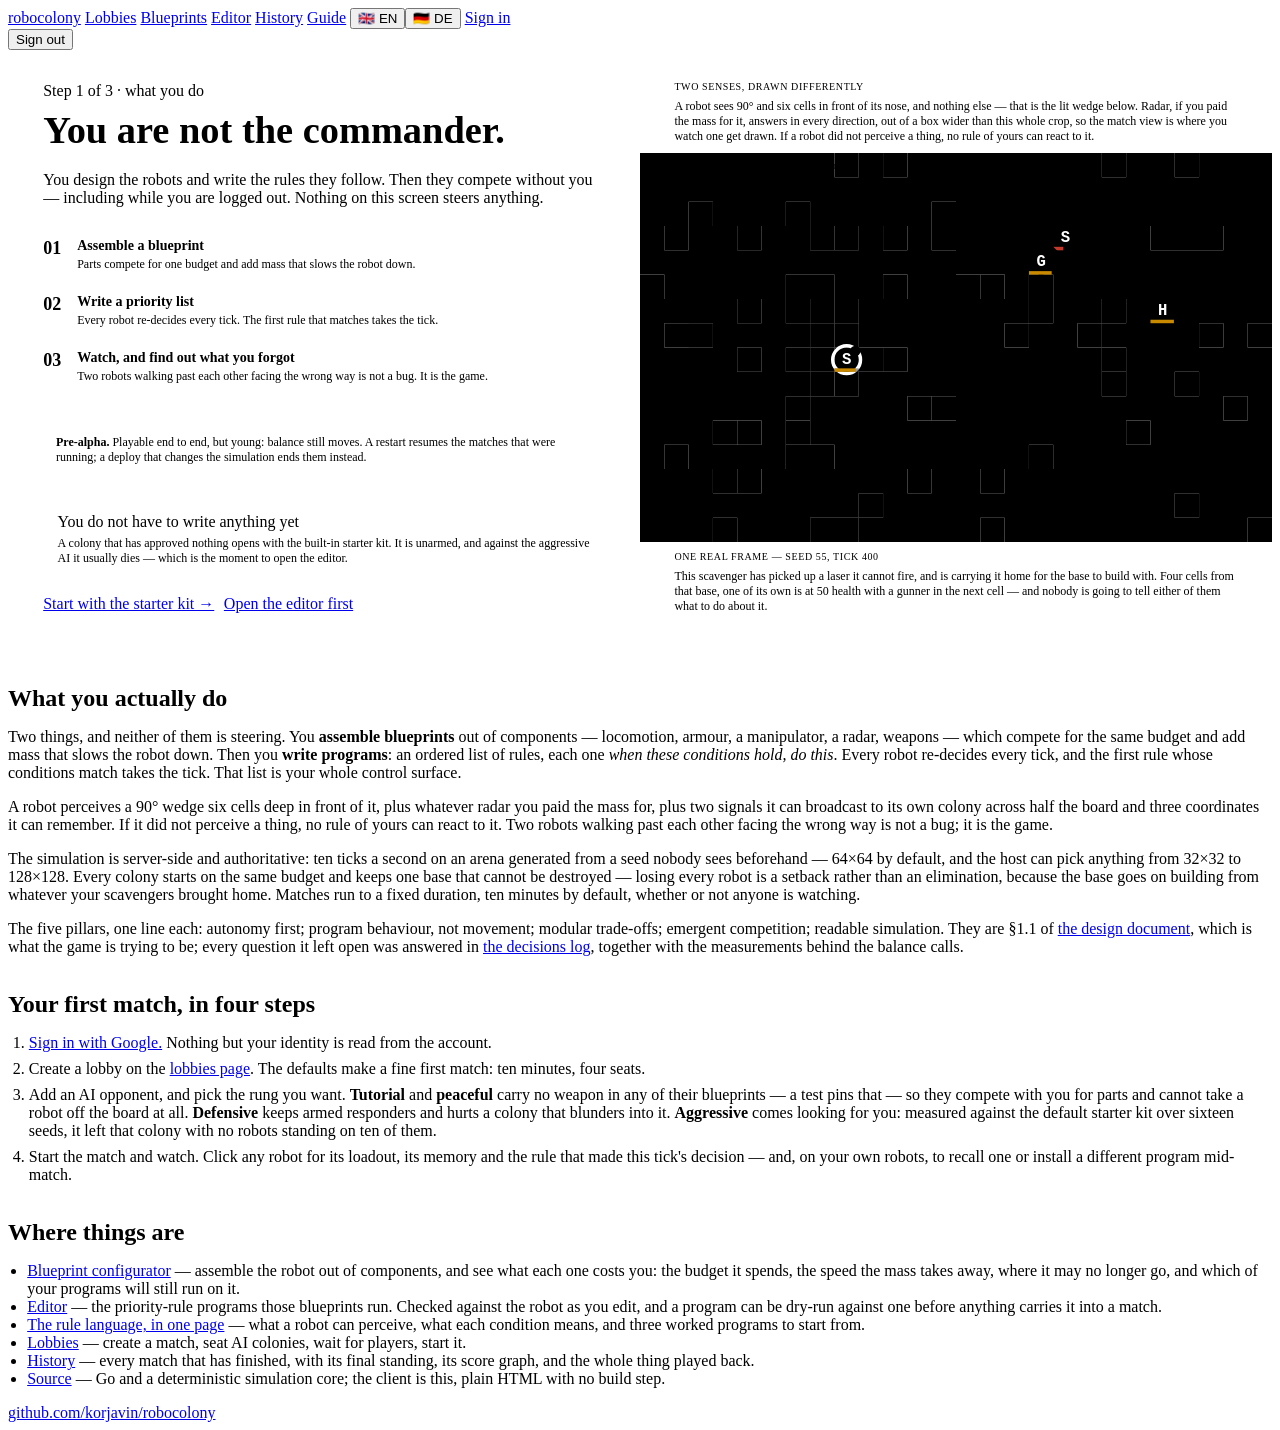
==== commit 6f0ef356: "Merge pull request #97 from korjavin/rc-mjj.1-i18n-core i18n core: t(), the German overlay, and the " ====
--- a/web/index.html
+++ b/web/index.html
@@ -130,40 +130,42 @@
   <section class="first">
     <div class="say">
       <div>
-        <div class="label" data-i18n>Step 1 of 3 &middot; what you do</div>
-        <h1 data-i18n>You are not the commander.</h1>
+        <div class="label">Step 1 of 3 &middot; what you do</div>
+        <h1>You are not the commander.</h1>
       </div>
-      <p class="tag" data-i18n>You design the robots and write the rules they follow. Then they compete without you &mdash; including while you are logged out. Nothing on this screen steers anything.</p>
+      <p class="tag">You design the robots and write the rules they follow. Then
+      they compete without you &mdash; including while you are logged out.
+      Nothing on this screen steers anything.</p>
 
       <ol class="steps">
         <li><span class="n">01</span><div>
-          <b data-i18n>Assemble a blueprint</b>
-          <span data-i18n>Parts compete for one budget and add mass that slows the robot down.</span>
+          <b>Assemble a blueprint</b>
+          <span>Parts compete for one budget and add mass that slows the robot down.</span>
         </div></li>
         <li><span class="n">02</span><div>
-          <b data-i18n>Write a priority list</b>
-          <span data-i18n>Every robot re-decides every tick. The first rule that matches takes the tick.</span>
+          <b>Write a priority list</b>
+          <span>Every robot re-decides every tick. The first rule that matches takes the tick.</span>
         </div></li>
         <li><span class="n">03</span><div>
-          <b data-i18n>Watch, and find out what you forgot</b>
-          <span data-i18n>Two robots walking past each other facing the wrong way is not a bug. It is the game.</span>
+          <b>Watch, and find out what you forgot</b>
+          <span>Two robots walking past each other facing the wrong way is not a bug. It is the game.</span>
         </div></li>
       </ol>
 
-      <!-- Split at the bold rather than marked on the <p>: the runtime key is an
-           element's whole textContent, so a paragraph holding markup cannot be
-           one key. Every fragment is a clause the German can be rewritten in. -->
-      <p class="alpha"><strong data-i18n>Pre-alpha.</strong>
-      <span data-i18n>Playable end to end, but young: balance still moves. A restart resumes the matches that were running; a deploy that changes the simulation ends them instead.</span></p>
+      <p class="alpha"><strong>Pre-alpha.</strong> Playable end to end, but young:
+      balance still moves. A restart resumes the matches that were running; a
+      deploy that changes the simulation ends them instead.</p>
 
       <div class="truth">
-        <div class="label" data-i18n>You do not have to write anything yet</div>
-        <p data-i18n>A colony that has approved nothing opens with the built-in starter kit. It is unarmed, and against the aggressive AI it usually dies &mdash; which is the moment to open the editor.</p>
+        <div class="label">You do not have to write anything yet</div>
+        <p>A colony that has approved nothing opens with the built-in starter
+        kit. It is unarmed, and against the aggressive AI it usually dies
+        &mdash; which is the moment to open the editor.</p>
       </div>
 
       <div class="cta">
-        <a class="btn primary" href="/lobby" data-i18n>Start with the starter kit &rarr;</a>
-        <a class="btn" href="/editor" data-i18n>Open the editor first</a>
+        <a class="btn primary" href="/lobby">Start with the starter kit &rarr;</a>
+        <a class="btn" href="/editor">Open the editor first</a>
       </div>
     </div>
 
@@ -174,11 +176,11 @@
       <!-- meet, not slice: the caption below names things in this crop, and a
            fill-the-box slice cuts half of them off at any aspect ratio but the
            frame's own. It letterboxes against the terrain colour instead. -->
-      <!-- The label is one line because the key is the attribute's own value,
-           newlines and all; wrapped, the German behind it would have to carry
-           this file's indentation. -->
-      <svg viewBox="0 0 364 224" role="img" preserveAspectRatio="xMidYMid meet" data-i18n-attr="aria-label"
-           aria-label="A crop of the arena: a scavenger with its vision wedge lit up, a second scavenger cornered by an enemy gunner beside the home base and its guard, and a loose radar component lying on open ground.">
+      <svg viewBox="0 0 364 224" role="img" preserveAspectRatio="xMidYMid meet"
+           aria-label="A crop of the arena: a scavenger with its vision wedge lit
+                       up, a second scavenger cornered by an enemy gunner beside
+                       the home base and its guard, and a loose radar component
+                       lying on open ground.">
         <path fill="var(--terrain-open)" d="M0 0h112v14h-112zM126 0h14v14h-14zM154 0h112v14h-112zM280 0h28v14h-28zM322 0h42v14h-42zM0 14h364v14h-364zM0 28h28v14h-28zM42 28h42v14h-42zM98 28h70v14h-70zM182 28h182v14h-182zM0 42h14v14h-14zM28 42h28v14h-28zM70 42h28v14h-28zM126 42h14v14h-14zM154 42h14v14h-14zM182 42h112v14h-112zM336 42h28v14h-28zM0 56h364v14h-364zM14 70h70v14h-70zM112 70h28v14h-28zM154 70h28v14h-28zM210 70h14v14h-14zM238 70h126v14h-126zM0 84h56v14h-56zM70 84h14v14h-14zM98 84h14v14h-14zM126 84h98v14h-98zM238 84h28v14h-28zM280 84h84v14h-84zM0 98h14v14h-14zM42 98h56v14h-56zM126 98h84v14h-84zM224 98h28v14h-28zM266 98h56v14h-56zM336 98h14v14h-14zM0 112h56v14h-56zM70 112h14v14h-14zM98 112h14v14h-14zM154 112h112v14h-112zM280 112h84v14h-84zM0 126h98v14h-98zM126 126h140v14h-140zM280 126h28v14h-28zM322 126h42v14h-42zM0 140h84v14h-84zM98 140h56v14h-56zM182 140h154v14h-154zM350 140h14v14h-14zM0 154h42v14h-42zM70 154h14v14h-14zM98 154h182v14h-182zM294 154h70v14h-70zM0 168h14v14h-14zM28 168h56v14h-56zM112 168h112v14h-112zM238 168h126v14h-126zM0 182h42v14h-42zM70 182h84v14h-84zM168 182h28v14h-28zM210 182h154v14h-154zM0 196h126v14h-126zM140 196h168v14h-168zM322 196h42v14h-42zM0 210h42v14h-42zM56 210h42v14h-42zM126 210h70v14h-70zM210 210h140v14h-140z"/>
         <path fill="var(--terrain-barrier)" d="M28 28h14v14h-14zM84 28h14v14h-14zM168 28h14v14h-14zM14 42h14v14h-14zM112 42h14v14h-14zM168 42h14v14h-14zM294 42h42v14h-42zM0 70h14v14h-14zM84 70h28v14h-28zM196 70h14v14h-14zM266 84h14v14h-14zM14 98h28v14h-28zM98 98h14v14h-14zM210 98h14v14h-14zM322 98h14v14h-14zM350 98h14v14h-14zM56 112h14v14h-14zM84 112h14v14h-14zM126 112h14v14h-14zM266 126h14v14h-14zM154 140h14v14h-14zM84 168h28v14h-28zM224 168h14v14h-14zM56 182h14v14h-14zM196 182h14v14h-14zM126 196h14v14h-14zM42 210h14v14h-14zM98 210h28v14h-28zM196 210h14v14h-14z"/>
         <path fill="var(--terrain-rubble)" d="M112 0h14v14h-14zM308 0h14v14h-14zM56 42h14v14h-14zM98 42h14v14h-14zM140 70h14v14h-14zM182 70h14v14h-14zM112 98h14v14h-14zM140 112h14v14h-14zM112 126h14v14h-14zM168 140h14v14h-14zM42 154h14v14h-14zM84 154h14v14h-14zM280 154h14v14h-14zM14 168h14v14h-14zM42 182h14v14h-14z"/>
@@ -197,74 +199,105 @@
            in the picture get named here, in the colours the renderer draws them
            in. -->
       <div class="over t">
-        <h3 data-i18n>Two senses, drawn differently</h3>
-        <p data-i18n>A robot sees 90&deg; and six cells in front of its nose, and nothing else &mdash; that is the lit wedge below. Radar, if you paid the mass for it, answers in every direction, out of a box wider than this whole crop, so the match view is where you watch one get drawn. If a robot did not perceive a thing, no rule of yours can react to it.</p>
+        <h3>Two senses, drawn differently</h3>
+        <p>A robot sees 90&deg; and six cells in front of its nose, and nothing
+        else &mdash; that is the lit wedge below. Radar, if you paid the mass for
+        it, answers in every direction, out of a box wider than this whole crop,
+        so the match view is where you watch one get drawn. If a robot did not
+        perceive a thing, no rule of yours can react to it.</p>
         <ul class="legend">
-          <li><span class="sw sight"></span><span data-i18n>Sight &middot; 90&deg; &times; 6 cells &middot; forward only</span></li>
-          <li><span class="sw radar"></span><span data-i18n>Radar &middot; 16&ndash;28 cells &middot; omnidirectional</span></li>
+          <li><span class="sw sight"></span>Sight &middot; 90&deg; &times; 6 cells &middot; forward only</li>
+          <li><span class="sw radar"></span>Radar &middot; 16&ndash;28 cells &middot; omnidirectional</li>
         </ul>
       </div>
 
       <figcaption class="over b">
-        <h3 data-i18n>One real frame &mdash; seed 55, tick 400</h3>
-        <p data-i18n>This scavenger has picked up a laser it cannot fire, and is carrying it home for the base to build with. Four cells from that base, one of its own is at 50 health with a gunner in the next cell &mdash; and nobody is going to tell either of them what to do about it.</p>
+        <h3>One real frame &mdash; seed 55, tick 400</h3>
+        <p>This scavenger has picked up a laser it cannot fire, and is carrying
+        it home for the base to build with. Four cells from that base, one of its
+        own is at 50 health with a gunner in the next cell &mdash; and nobody is
+        going to tell either of them what to do about it.</p>
       </figcaption>
     </figure>
   </section>
 
-  <h2 data-i18n>What you actually do</h2>
-
-  <p><span data-i18n>Two things, and neither of them is steering. You</span>
-  <strong data-i18n>assemble blueprints</strong>
-  <span data-i18n>out of components &mdash; locomotion, armour, a manipulator, a radar, weapons &mdash; which compete for the same budget and add mass that slows the robot down. Then you</span>
-  <strong data-i18n>write programs</strong><span data-i18n>: an ordered list of rules, each one</span>
-  <em data-i18n>when these conditions hold, do this</em><span data-i18n>. Every robot re-decides every tick, and the first rule whose conditions match takes the tick. That list is your whole control surface.</span></p>
-
-  <p data-i18n>A robot perceives a 90&deg; wedge six cells deep in front of it, plus whatever radar you paid the mass for, plus two signals it can broadcast to its own colony across half the board and three coordinates it can remember. If it did not perceive a thing, no rule of yours can react to it. Two robots walking past each other facing the wrong way is not a bug; it is the game.</p>
-
-  <p data-i18n>The simulation is server-side and authoritative: ten ticks a second on an arena generated from a seed nobody sees beforehand &mdash; 64&times;64 by default, and the host can pick anything from 32&times;32 to 128&times;128. Every colony starts on the same budget and keeps one base that cannot be destroyed &mdash; losing every robot is a setback rather than an elimination, because the base goes on building from whatever your scavengers brought home. Matches run to a fixed duration, ten minutes by default, whether or not anyone is watching.</p>
-
-  <p><span data-i18n>The five pillars, one line each: autonomy first; program behaviour, not movement; modular trade-offs; emergent competition; readable simulation. They are &sect;1.1 of</span>
-  <a href="https://github.com/korjavin/robocolony/blob/master/docs/design_v0.1.md" data-i18n>the design document</a><span data-i18n>, which is what the game is trying to be; every question it left open was answered in</span>
-  <a href="https://github.com/korjavin/robocolony/blob/master/docs/decisions.md" data-i18n>the decisions log</a><span data-i18n>, together with the measurements behind the balance calls.</span></p>
-
-  <h2 data-i18n>Your first match, in four steps</h2>
+  <h2>What you actually do</h2>
+
+  <p>Two things, and neither of them is steering. You <strong>assemble
+  blueprints</strong> out of components &mdash; locomotion, armour, a
+  manipulator, a radar, weapons &mdash; which compete for the same budget and
+  add mass that slows the robot down. Then you <strong>write programs</strong>:
+  an ordered list of rules, each one <em>when these conditions hold, do
+  this</em>. Every robot re-decides every tick, and the first rule whose
+  conditions match takes the tick. That list is your whole control surface.</p>
+
+  <p>A robot perceives a 90&deg; wedge six cells deep in front of it, plus
+  whatever radar you paid the mass for, plus two signals it can broadcast to its
+  own colony across half the board and three coordinates it can remember. If it
+  did not perceive a thing, no rule of yours can react to it. Two robots walking
+  past each other facing the wrong way is not a bug; it is the game.</p>
+
+  <p>The simulation is server-side and authoritative: ten ticks a second on an
+  arena generated from a seed nobody sees beforehand &mdash; 64&times;64 by
+  default, and the host can pick anything from 32&times;32 to 128&times;128.
+  Every colony
+  starts on the same budget and keeps one base that cannot be destroyed &mdash;
+  losing every robot is a setback rather than an elimination, because the base
+  goes on building from whatever your scavengers brought home. Matches run to a
+  fixed duration, ten minutes by default, whether or not anyone is watching.</p>
+
+  <p>The five pillars, one line each: autonomy first; program behaviour, not
+  movement; modular trade-offs; emergent competition; readable simulation. They
+  are &sect;1.1 of <a
+  href="https://github.com/korjavin/robocolony/blob/master/docs/design_v0.1.md">the
+  design document</a>, which is what the game is trying to be; every question it
+  left open was answered in <a
+  href="https://github.com/korjavin/robocolony/blob/master/docs/decisions.md">the
+  decisions log</a>, together with the measurements behind the balance calls.</p>
+
+  <h2>Your first match, in four steps</h2>
 
   <ol>
-    <li><a href="/login" data-i18n>Sign in with Google.</a>
-    <span data-i18n>Nothing but your identity is read from the account.</span></li>
-
-    <li><span data-i18n>Create a lobby on the</span> <a href="/lobby" data-i18n>lobbies page</a>.
-    <span data-i18n>The defaults make a fine first match: ten minutes, four seats.</span></li>
-
-    <!-- The four rung names stay English: they are the profile ids the lobby
-         page seats you against, printed there straight from the server. -->
-    <li><span data-i18n>Add an AI opponent, and pick the rung you want.</span>
-    <strong>Tutorial</strong> <span data-i18n>and</span> <strong>peaceful</strong>
-    <span data-i18n>carry no weapon in any of their blueprints &mdash; a test pins that &mdash; so they compete with you for parts and cannot take a robot off the board at all.</span>
-    <strong>Defensive</strong>
-    <span data-i18n>keeps armed responders and hurts a colony that blunders into it.</span>
-    <strong>Aggressive</strong>
-    <span data-i18n>comes looking for you: measured against the default starter kit over sixteen seeds, it left that colony with no robots standing on ten of them.</span></li>
-
-    <li data-i18n>Start the match and watch. Click any robot for its loadout, its memory and the rule that made this tick's decision &mdash; and, on your own robots, to recall one or install a different program mid-match.</li>
+    <li><a href="/login">Sign in with Google.</a> Nothing but your identity is
+    read from the account.</li>
+
+    <li>Create a lobby on the <a href="/lobby">lobbies page</a>. The defaults
+    make a fine first match: ten minutes, four seats.</li>
+
+    <li>Add an AI opponent, and pick the rung you want. <strong>Tutorial</strong>
+    and <strong>peaceful</strong> carry no weapon in any of their blueprints
+    &mdash; a test pins that &mdash; so they compete with you for parts and
+    cannot take a robot off the board at all. <strong>Defensive</strong> keeps
+    armed responders and hurts a colony that blunders into it.
+    <strong>Aggressive</strong> comes looking for you: measured against the
+    default starter kit over sixteen seeds, it left that colony with no robots
+    standing on ten of them.</li>
+
+    <li>Start the match and watch. Click any robot for its loadout, its memory
+    and the rule that made this tick's decision &mdash; and, on your own robots,
+    to recall one or install a different program mid-match.</li>
   </ol>
 
-  <h2 data-i18n>Where things are</h2>
+  <h2>Where things are</h2>
 
   <ul>
-    <li><a href="/blueprints" data-i18n>Blueprint configurator</a>
-    <span data-i18n>&mdash; assemble the robot out of components, and see what each one costs you: the budget it spends, the speed the mass takes away, where it may no longer go, and which of your programs will still run on it.</span></li>
-    <li><a href="/editor" data-i18n>Editor</a>
-    <span data-i18n>&mdash; the priority-rule programs those blueprints run. Checked against the robot as you edit, and a program can be dry-run against one before anything carries it into a match.</span></li>
-    <li><a href="/help" data-i18n>The rule language, in one page</a>
-    <span data-i18n>&mdash; what a robot can perceive, what each condition means, and three worked programs to start from.</span></li>
-    <li><a href="/lobby" data-i18n>Lobbies</a>
-    <span data-i18n>&mdash; create a match, seat AI colonies, wait for players, start it.</span></li>
-    <li><a href="/history" data-i18n>History</a>
-    <span data-i18n>&mdash; every match that has finished, with its final standing, its score graph, and the whole thing played back.</span></li>
-    <li><a href="https://github.com/korjavin/robocolony" data-i18n>Source</a>
-    <span data-i18n>&mdash; Go and a deterministic simulation core; the client is this, plain HTML with no build step.</span></li>
+    <li><a href="/blueprints">Blueprint configurator</a> &mdash; assemble the
+    robot out of components, and see what each one costs you: the budget it
+    spends, the speed the mass takes away, where it may no longer go, and which
+    of your programs will still run on it.</li>
+    <li><a href="/editor">Editor</a> &mdash; the priority-rule programs those
+    blueprints run. Checked against the robot as you edit, and a program can be
+    dry-run against one before anything carries it into a match.</li>
+    <li><a href="/help">The rule language, in one page</a> &mdash; what a robot
+    can perceive, what each condition means, and three worked programs to start
+    from.</li>
+    <li><a href="/lobby">Lobbies</a> &mdash; create a match, seat AI colonies,
+    wait for players, start it.</li>
+    <li><a href="/history">History</a> &mdash; every match that has finished,
+    with its final standing, its score graph, and the whole thing played back.</li>
+    <li><a href="https://github.com/korjavin/robocolony">Source</a> &mdash; Go
+    and a deterministic simulation core; the client is this, plain HTML with no
+    build step.</li>
   </ul>
 
   <footer>
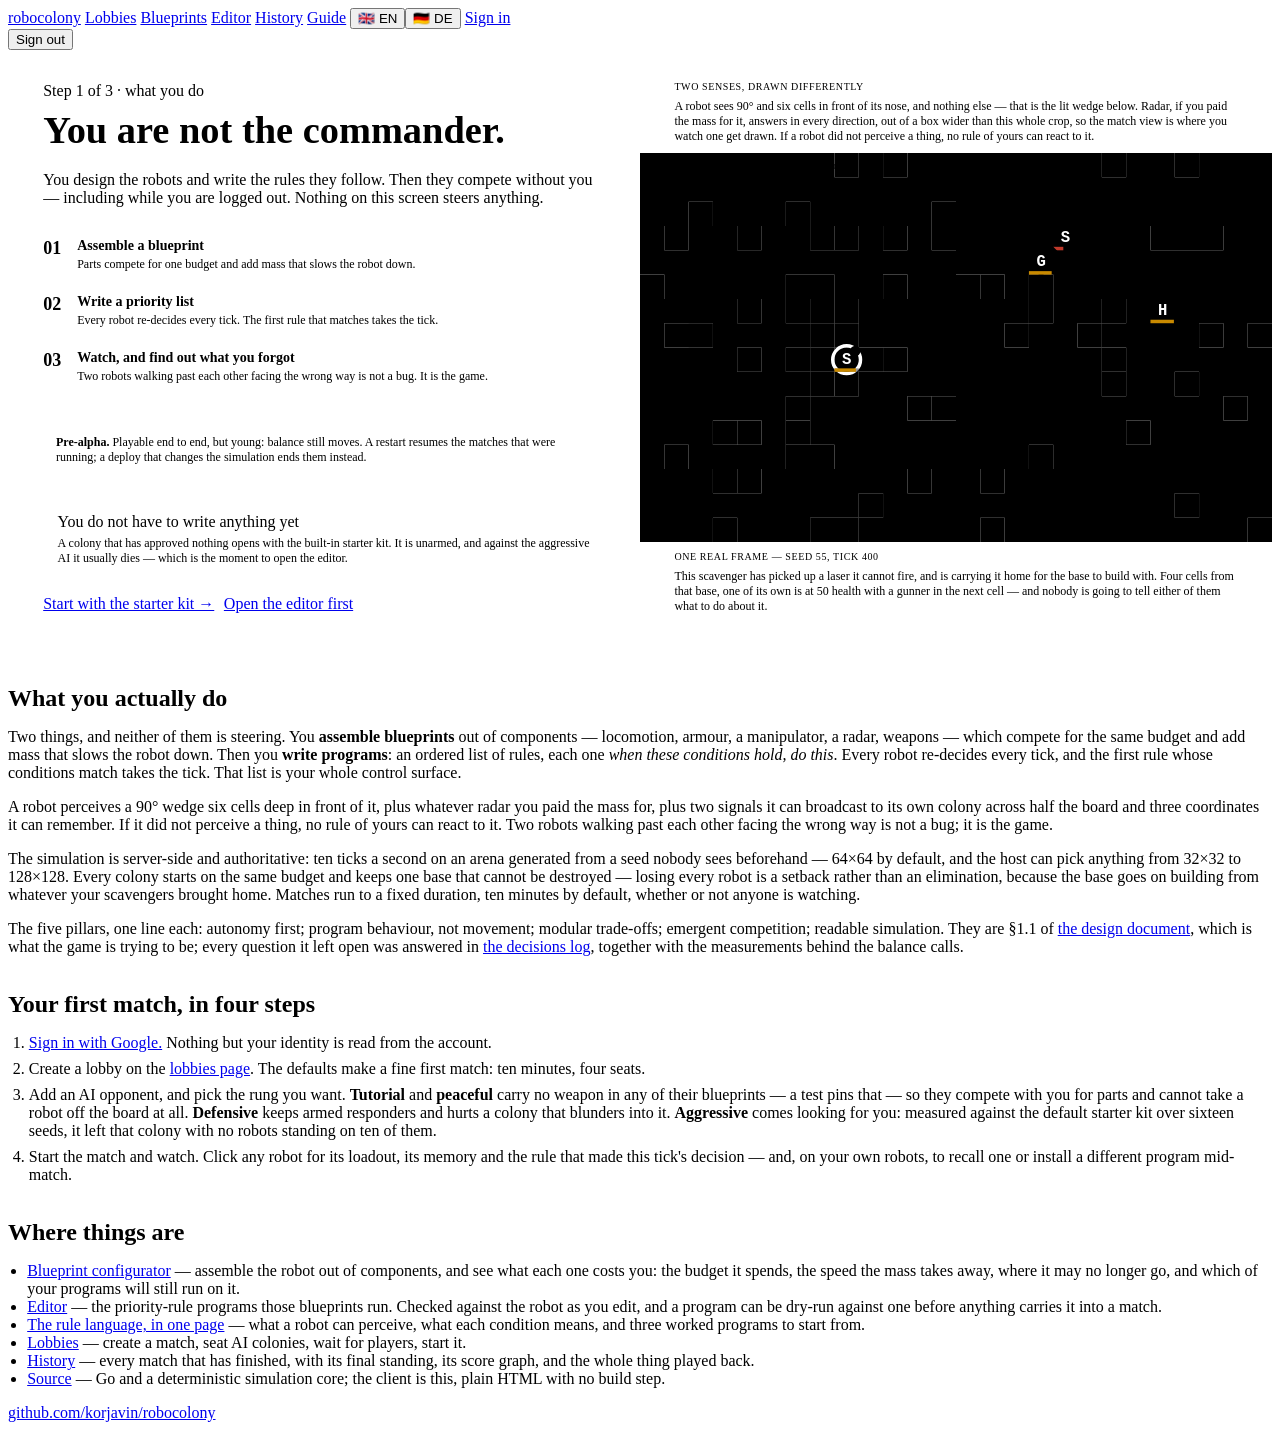
==== commit 295aed6d: "Merge pull request #98 from korjavin/rc-mjj.2-i18n-index German for the landing page and the sign-in" ====
--- a/web/index.html
+++ b/web/index.html
@@ -130,42 +130,40 @@
   <section class="first">
     <div class="say">
       <div>
-        <div class="label">Step 1 of 3 &middot; what you do</div>
-        <h1>You are not the commander.</h1>
-      </div>
-      <p class="tag">You design the robots and write the rules they follow. Then
-      they compete without you &mdash; including while you are logged out.
-      Nothing on this screen steers anything.</p>
+        <div class="label" data-i18n>Step 1 of 3 &middot; what you do</div>
+        <h1 data-i18n>You are not the commander.</h1>
+      </div>
+      <p class="tag" data-i18n>You design the robots and write the rules they follow. Then they compete without you &mdash; including while you are logged out. Nothing on this screen steers anything.</p>
 
       <ol class="steps">
         <li><span class="n">01</span><div>
-          <b>Assemble a blueprint</b>
-          <span>Parts compete for one budget and add mass that slows the robot down.</span>
+          <b data-i18n>Assemble a blueprint</b>
+          <span data-i18n>Parts compete for one budget and add mass that slows the robot down.</span>
         </div></li>
         <li><span class="n">02</span><div>
-          <b>Write a priority list</b>
-          <span>Every robot re-decides every tick. The first rule that matches takes the tick.</span>
+          <b data-i18n>Write a priority list</b>
+          <span data-i18n>Every robot re-decides every tick. The first rule that matches takes the tick.</span>
         </div></li>
         <li><span class="n">03</span><div>
-          <b>Watch, and find out what you forgot</b>
-          <span>Two robots walking past each other facing the wrong way is not a bug. It is the game.</span>
+          <b data-i18n>Watch, and find out what you forgot</b>
+          <span data-i18n>Two robots walking past each other facing the wrong way is not a bug. It is the game.</span>
         </div></li>
       </ol>
 
-      <p class="alpha"><strong>Pre-alpha.</strong> Playable end to end, but young:
-      balance still moves. A restart resumes the matches that were running; a
-      deploy that changes the simulation ends them instead.</p>
+      <!-- Split at the bold rather than marked on the <p>: the runtime key is an
+           element's whole textContent, so a paragraph holding markup cannot be
+           one key. Every fragment is a clause the German can be rewritten in. -->
+      <p class="alpha"><strong data-i18n>Pre-alpha.</strong>
+      <span data-i18n>Playable end to end, but young: balance still moves. A restart resumes the matches that were running; a deploy that changes the simulation ends them instead.</span></p>
 
       <div class="truth">
-        <div class="label">You do not have to write anything yet</div>
-        <p>A colony that has approved nothing opens with the built-in starter
-        kit. It is unarmed, and against the aggressive AI it usually dies
-        &mdash; which is the moment to open the editor.</p>
+        <div class="label" data-i18n>You do not have to write anything yet</div>
+        <p data-i18n>A colony that has approved nothing opens with the built-in starter kit. It is unarmed, and against the aggressive AI it usually dies &mdash; which is the moment to open the editor.</p>
       </div>
 
       <div class="cta">
-        <a class="btn primary" href="/lobby">Start with the starter kit &rarr;</a>
-        <a class="btn" href="/editor">Open the editor first</a>
+        <a class="btn primary" href="/lobby" data-i18n>Start with the starter kit &rarr;</a>
+        <a class="btn" href="/editor" data-i18n>Open the editor first</a>
       </div>
     </div>
 
@@ -176,11 +174,11 @@
       <!-- meet, not slice: the caption below names things in this crop, and a
            fill-the-box slice cuts half of them off at any aspect ratio but the
            frame's own. It letterboxes against the terrain colour instead. -->
-      <svg viewBox="0 0 364 224" role="img" preserveAspectRatio="xMidYMid meet"
-           aria-label="A crop of the arena: a scavenger with its vision wedge lit
-                       up, a second scavenger cornered by an enemy gunner beside
-                       the home base and its guard, and a loose radar component
-                       lying on open ground.">
+      <!-- The label is one line because the key is the attribute's own value,
+           newlines and all; wrapped, the German behind it would have to carry
+           this file's indentation. -->
+      <svg viewBox="0 0 364 224" role="img" preserveAspectRatio="xMidYMid meet" data-i18n-attr="aria-label"
+           aria-label="A crop of the arena: a scavenger with its vision wedge lit up, a second scavenger cornered by an enemy gunner beside the home base and its guard, and a loose radar component lying on open ground.">
         <path fill="var(--terrain-open)" d="M0 0h112v14h-112zM126 0h14v14h-14zM154 0h112v14h-112zM280 0h28v14h-28zM322 0h42v14h-42zM0 14h364v14h-364zM0 28h28v14h-28zM42 28h42v14h-42zM98 28h70v14h-70zM182 28h182v14h-182zM0 42h14v14h-14zM28 42h28v14h-28zM70 42h28v14h-28zM126 42h14v14h-14zM154 42h14v14h-14zM182 42h112v14h-112zM336 42h28v14h-28zM0 56h364v14h-364zM14 70h70v14h-70zM112 70h28v14h-28zM154 70h28v14h-28zM210 70h14v14h-14zM238 70h126v14h-126zM0 84h56v14h-56zM70 84h14v14h-14zM98 84h14v14h-14zM126 84h98v14h-98zM238 84h28v14h-28zM280 84h84v14h-84zM0 98h14v14h-14zM42 98h56v14h-56zM126 98h84v14h-84zM224 98h28v14h-28zM266 98h56v14h-56zM336 98h14v14h-14zM0 112h56v14h-56zM70 112h14v14h-14zM98 112h14v14h-14zM154 112h112v14h-112zM280 112h84v14h-84zM0 126h98v14h-98zM126 126h140v14h-140zM280 126h28v14h-28zM322 126h42v14h-42zM0 140h84v14h-84zM98 140h56v14h-56zM182 140h154v14h-154zM350 140h14v14h-14zM0 154h42v14h-42zM70 154h14v14h-14zM98 154h182v14h-182zM294 154h70v14h-70zM0 168h14v14h-14zM28 168h56v14h-56zM112 168h112v14h-112zM238 168h126v14h-126zM0 182h42v14h-42zM70 182h84v14h-84zM168 182h28v14h-28zM210 182h154v14h-154zM0 196h126v14h-126zM140 196h168v14h-168zM322 196h42v14h-42zM0 210h42v14h-42zM56 210h42v14h-42zM126 210h70v14h-70zM210 210h140v14h-140z"/>
         <path fill="var(--terrain-barrier)" d="M28 28h14v14h-14zM84 28h14v14h-14zM168 28h14v14h-14zM14 42h14v14h-14zM112 42h14v14h-14zM168 42h14v14h-14zM294 42h42v14h-42zM0 70h14v14h-14zM84 70h28v14h-28zM196 70h14v14h-14zM266 84h14v14h-14zM14 98h28v14h-28zM98 98h14v14h-14zM210 98h14v14h-14zM322 98h14v14h-14zM350 98h14v14h-14zM56 112h14v14h-14zM84 112h14v14h-14zM126 112h14v14h-14zM266 126h14v14h-14zM154 140h14v14h-14zM84 168h28v14h-28zM224 168h14v14h-14zM56 182h14v14h-14zM196 182h14v14h-14zM126 196h14v14h-14zM42 210h14v14h-14zM98 210h28v14h-28zM196 210h14v14h-14z"/>
         <path fill="var(--terrain-rubble)" d="M112 0h14v14h-14zM308 0h14v14h-14zM56 42h14v14h-14zM98 42h14v14h-14zM140 70h14v14h-14zM182 70h14v14h-14zM112 98h14v14h-14zM140 112h14v14h-14zM112 126h14v14h-14zM168 140h14v14h-14zM42 154h14v14h-14zM84 154h14v14h-14zM280 154h14v14h-14zM14 168h14v14h-14zM42 182h14v14h-14z"/>
@@ -199,105 +197,74 @@
            in the picture get named here, in the colours the renderer draws them
            in. -->
       <div class="over t">
-        <h3>Two senses, drawn differently</h3>
-        <p>A robot sees 90&deg; and six cells in front of its nose, and nothing
-        else &mdash; that is the lit wedge below. Radar, if you paid the mass for
-        it, answers in every direction, out of a box wider than this whole crop,
-        so the match view is where you watch one get drawn. If a robot did not
-        perceive a thing, no rule of yours can react to it.</p>
+        <h3 data-i18n>Two senses, drawn differently</h3>
+        <p data-i18n>A robot sees 90&deg; and six cells in front of its nose, and nothing else &mdash; that is the lit wedge below. Radar, if you paid the mass for it, answers in every direction, out of a box wider than this whole crop, so the match view is where you watch one get drawn. If a robot did not perceive a thing, no rule of yours can react to it.</p>
         <ul class="legend">
-          <li><span class="sw sight"></span>Sight &middot; 90&deg; &times; 6 cells &middot; forward only</li>
-          <li><span class="sw radar"></span>Radar &middot; 16&ndash;28 cells &middot; omnidirectional</li>
+          <li><span class="sw sight"></span><span data-i18n>Sight &middot; 90&deg; &times; 6 cells &middot; forward only</span></li>
+          <li><span class="sw radar"></span><span data-i18n>Radar &middot; 16&ndash;28 cells &middot; omnidirectional</span></li>
         </ul>
       </div>
 
       <figcaption class="over b">
-        <h3>One real frame &mdash; seed 55, tick 400</h3>
-        <p>This scavenger has picked up a laser it cannot fire, and is carrying
-        it home for the base to build with. Four cells from that base, one of its
-        own is at 50 health with a gunner in the next cell &mdash; and nobody is
-        going to tell either of them what to do about it.</p>
+        <h3 data-i18n>One real frame &mdash; seed 55, tick 400</h3>
+        <p data-i18n>This scavenger has picked up a laser it cannot fire, and is carrying it home for the base to build with. Four cells from that base, one of its own is at 50 health with a gunner in the next cell &mdash; and nobody is going to tell either of them what to do about it.</p>
       </figcaption>
     </figure>
   </section>
 
-  <h2>What you actually do</h2>
-
-  <p>Two things, and neither of them is steering. You <strong>assemble
-  blueprints</strong> out of components &mdash; locomotion, armour, a
-  manipulator, a radar, weapons &mdash; which compete for the same budget and
-  add mass that slows the robot down. Then you <strong>write programs</strong>:
-  an ordered list of rules, each one <em>when these conditions hold, do
-  this</em>. Every robot re-decides every tick, and the first rule whose
-  conditions match takes the tick. That list is your whole control surface.</p>
-
-  <p>A robot perceives a 90&deg; wedge six cells deep in front of it, plus
-  whatever radar you paid the mass for, plus two signals it can broadcast to its
-  own colony across half the board and three coordinates it can remember. If it
-  did not perceive a thing, no rule of yours can react to it. Two robots walking
-  past each other facing the wrong way is not a bug; it is the game.</p>
-
-  <p>The simulation is server-side and authoritative: ten ticks a second on an
-  arena generated from a seed nobody sees beforehand &mdash; 64&times;64 by
-  default, and the host can pick anything from 32&times;32 to 128&times;128.
-  Every colony
-  starts on the same budget and keeps one base that cannot be destroyed &mdash;
-  losing every robot is a setback rather than an elimination, because the base
-  goes on building from whatever your scavengers brought home. Matches run to a
-  fixed duration, ten minutes by default, whether or not anyone is watching.</p>
-
-  <p>The five pillars, one line each: autonomy first; program behaviour, not
-  movement; modular trade-offs; emergent competition; readable simulation. They
-  are &sect;1.1 of <a
-  href="https://github.com/korjavin/robocolony/blob/master/docs/design_v0.1.md">the
-  design document</a>, which is what the game is trying to be; every question it
-  left open was answered in <a
-  href="https://github.com/korjavin/robocolony/blob/master/docs/decisions.md">the
-  decisions log</a>, together with the measurements behind the balance calls.</p>
-
-  <h2>Your first match, in four steps</h2>
+  <h2 data-i18n>What you actually do</h2>
+
+  <p><span data-i18n>Two things, and neither of them is steering. You</span>
+  <strong data-i18n>assemble blueprints</strong>
+  <span data-i18n>out of components &mdash; locomotion, armour, a manipulator, a radar, weapons &mdash; which compete for the same budget and add mass that slows the robot down. Then you</span>
+  <strong data-i18n>write programs</strong><span data-i18n>: an ordered list of rules, each one</span>
+  <em data-i18n>when these conditions hold, do this</em><span data-i18n>. Every robot re-decides every tick, and the first rule whose conditions match takes the tick. That list is your whole control surface.</span></p>
+
+  <p data-i18n>A robot perceives a 90&deg; wedge six cells deep in front of it, plus whatever radar you paid the mass for, plus two signals it can broadcast to its own colony across half the board and three coordinates it can remember. If it did not perceive a thing, no rule of yours can react to it. Two robots walking past each other facing the wrong way is not a bug; it is the game.</p>
+
+  <p data-i18n>The simulation is server-side and authoritative: ten ticks a second on an arena generated from a seed nobody sees beforehand &mdash; 64&times;64 by default, and the host can pick anything from 32&times;32 to 128&times;128. Every colony starts on the same budget and keeps one base that cannot be destroyed &mdash; losing every robot is a setback rather than an elimination, because the base goes on building from whatever your scavengers brought home. Matches run to a fixed duration, ten minutes by default, whether or not anyone is watching.</p>
+
+  <p><span data-i18n>The five pillars, one line each: autonomy first; program behaviour, not movement; modular trade-offs; emergent competition; readable simulation. They are &sect;1.1 of</span>
+  <a href="https://github.com/korjavin/robocolony/blob/master/docs/design_v0.1.md" data-i18n>the design document</a><span data-i18n>, which is what the game is trying to be; every question it left open was answered in</span>
+  <a href="https://github.com/korjavin/robocolony/blob/master/docs/decisions.md" data-i18n>the decisions log</a><span data-i18n>, together with the measurements behind the balance calls.</span></p>
+
+  <h2 data-i18n>Your first match, in four steps</h2>
 
   <ol>
-    <li><a href="/login">Sign in with Google.</a> Nothing but your identity is
-    read from the account.</li>
-
-    <li>Create a lobby on the <a href="/lobby">lobbies page</a>. The defaults
-    make a fine first match: ten minutes, four seats.</li>
-
-    <li>Add an AI opponent, and pick the rung you want. <strong>Tutorial</strong>
-    and <strong>peaceful</strong> carry no weapon in any of their blueprints
-    &mdash; a test pins that &mdash; so they compete with you for parts and
-    cannot take a robot off the board at all. <strong>Defensive</strong> keeps
-    armed responders and hurts a colony that blunders into it.
-    <strong>Aggressive</strong> comes looking for you: measured against the
-    default starter kit over sixteen seeds, it left that colony with no robots
-    standing on ten of them.</li>
-
-    <li>Start the match and watch. Click any robot for its loadout, its memory
-    and the rule that made this tick's decision &mdash; and, on your own robots,
-    to recall one or install a different program mid-match.</li>
+    <li><a href="/login" data-i18n>Sign in with Google.</a>
+    <span data-i18n>Nothing but your identity is read from the account.</span></li>
+
+    <li><span data-i18n>Create a lobby on the</span> <a href="/lobby" data-i18n>lobbies page</a>.
+    <span data-i18n>The defaults make a fine first match: ten minutes, four seats.</span></li>
+
+    <!-- The four rung names stay English: they are the profile ids the lobby
+         page seats you against, printed there straight from the server. -->
+    <li><span data-i18n>Add an AI opponent, and pick the rung you want.</span>
+    <strong>Tutorial</strong> <span data-i18n>and</span> <strong>peaceful</strong>
+    <span data-i18n>carry no weapon in any of their blueprints &mdash; a test pins that &mdash; so they compete with you for parts and cannot take a robot off the board at all.</span>
+    <strong>Defensive</strong>
+    <span data-i18n>keeps armed responders and hurts a colony that blunders into it.</span>
+    <strong>Aggressive</strong>
+    <span data-i18n>comes looking for you: measured against the default starter kit over sixteen seeds, it left that colony with no robots standing on ten of them.</span></li>
+
+    <li data-i18n>Start the match and watch. Click any robot for its loadout, its memory and the rule that made this tick's decision &mdash; and, on your own robots, to recall one or install a different program mid-match.</li>
   </ol>
 
-  <h2>Where things are</h2>
+  <h2 data-i18n>Where things are</h2>
 
   <ul>
-    <li><a href="/blueprints">Blueprint configurator</a> &mdash; assemble the
-    robot out of components, and see what each one costs you: the budget it
-    spends, the speed the mass takes away, where it may no longer go, and which
-    of your programs will still run on it.</li>
-    <li><a href="/editor">Editor</a> &mdash; the priority-rule programs those
-    blueprints run. Checked against the robot as you edit, and a program can be
-    dry-run against one before anything carries it into a match.</li>
-    <li><a href="/help">The rule language, in one page</a> &mdash; what a robot
-    can perceive, what each condition means, and three worked programs to start
-    from.</li>
-    <li><a href="/lobby">Lobbies</a> &mdash; create a match, seat AI colonies,
-    wait for players, start it.</li>
-    <li><a href="/history">History</a> &mdash; every match that has finished,
-    with its final standing, its score graph, and the whole thing played back.</li>
-    <li><a href="https://github.com/korjavin/robocolony">Source</a> &mdash; Go
-    and a deterministic simulation core; the client is this, plain HTML with no
-    build step.</li>
+    <li><a href="/blueprints" data-i18n>Blueprint configurator</a>
+    <span data-i18n>&mdash; assemble the robot out of components, and see what each one costs you: the budget it spends, the speed the mass takes away, where it may no longer go, and which of your programs will still run on it.</span></li>
+    <li><a href="/editor" data-i18n>Editor</a>
+    <span data-i18n>&mdash; the priority-rule programs those blueprints run. Checked against the robot as you edit, and a program can be dry-run against one before anything carries it into a match.</span></li>
+    <li><a href="/help" data-i18n>The rule language, in one page</a>
+    <span data-i18n>&mdash; what a robot can perceive, what each condition means, and three worked programs to start from.</span></li>
+    <li><a href="/lobby" data-i18n>Lobbies</a>
+    <span data-i18n>&mdash; create a match, seat AI colonies, wait for players, start it.</span></li>
+    <li><a href="/history" data-i18n>History</a>
+    <span data-i18n>&mdash; every match that has finished, with its final standing, its score graph, and the whole thing played back.</span></li>
+    <li><a href="https://github.com/korjavin/robocolony" data-i18n>Source</a>
+    <span data-i18n>&mdash; Go and a deterministic simulation core; the client is this, plain HTML with no build step.</span></li>
   </ul>
 
   <footer>
